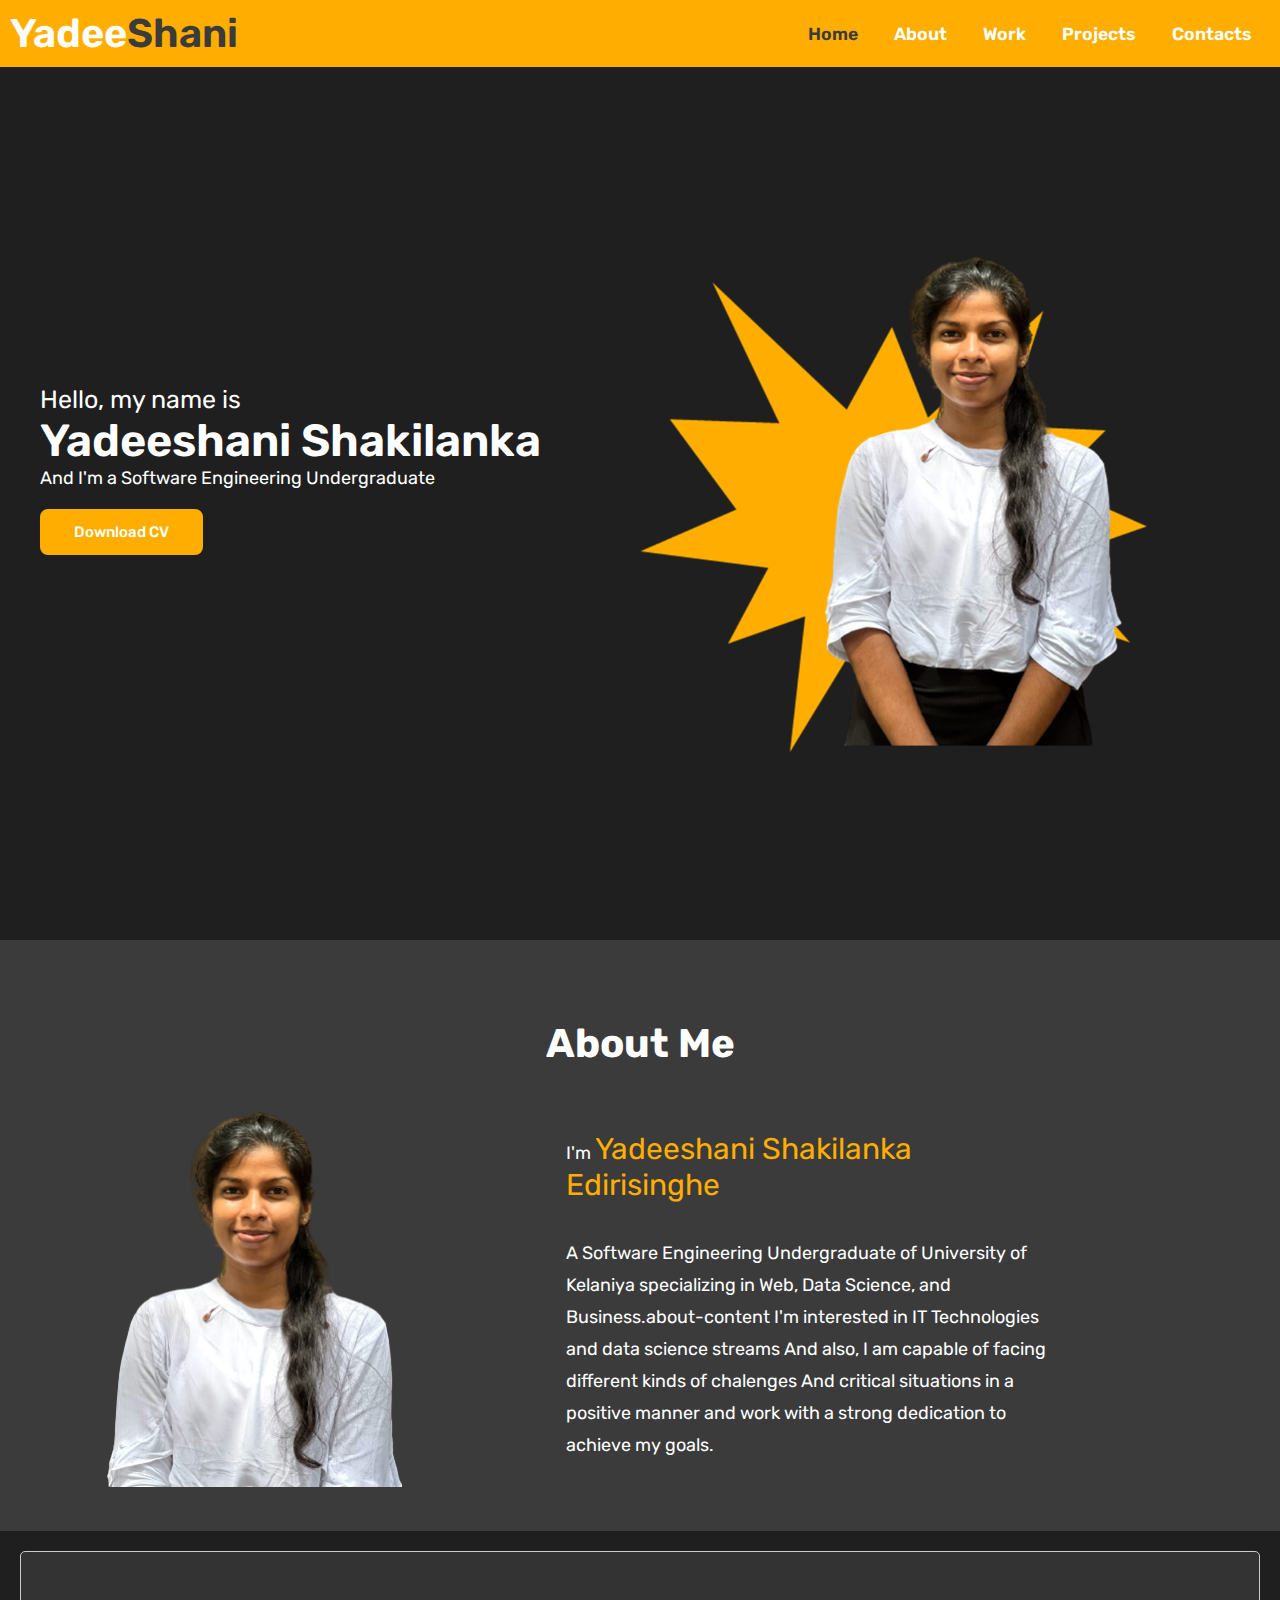
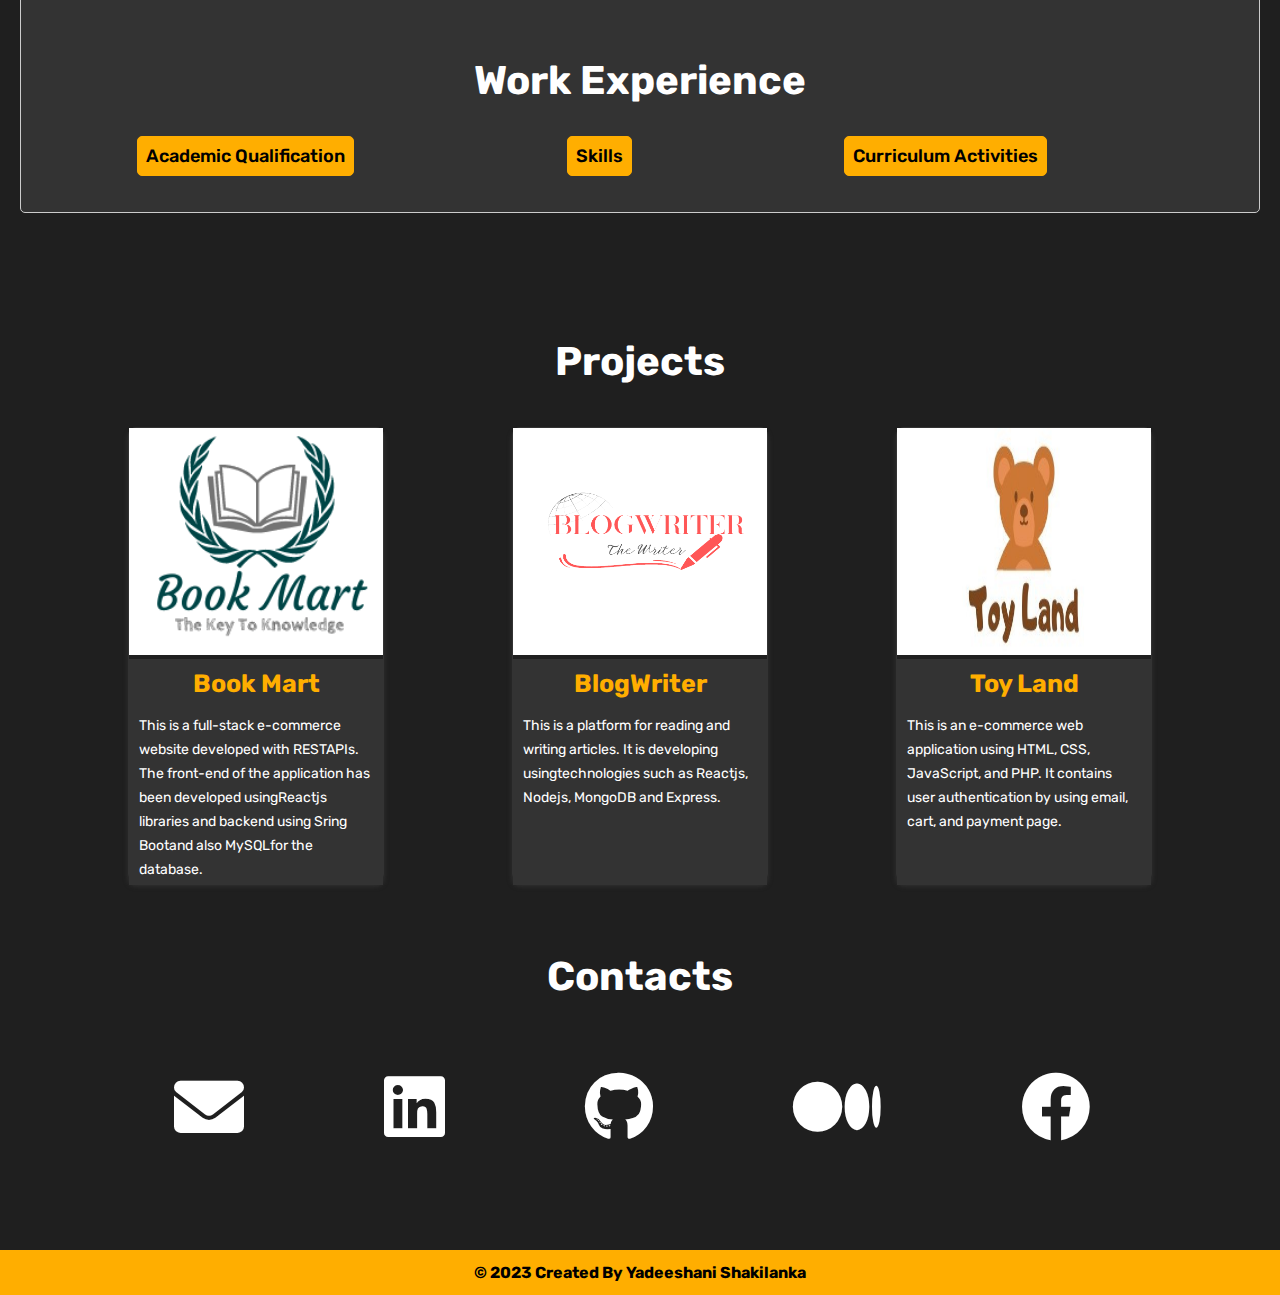
==== index.html @ f03c9a2b "the structure of the  header part was changed and it was make responsive" ====
<!DOCTYPE html>
<html lang="en">
<head>
    <meta charset="UTF-8">
    <meta http-equiv="x-UA-Compatible" content="IE-edge">
    <meta name="viewport" content="width=device-width, initial-scale=1.0">
    <title>Yadeeshani Portfolio</title>
    <link rel="preconnect" href="https://fonts.googleapis.com">
    <link rel="preconnect" href="https://fonts.gstatic.com" crossorigin>
    <link href="https://fonts.googleapis.com/css2?family=Rubik:ital,wght@0,300;0,400;0,500;0,700;0,800;0,900;1,500&display=swap" rel="stylesheet">
    <link rel="stylesheet" href="https://cdnjs.cloudflare.com/ajax/libs/font-awesome/6.0.0-beta3/css/all.min.css">
    <link rel="stylesheet" href="styles.css">
</head>
<body>
   
    <header>
        <!----------navbar---------->
            <section class="nav">
                <a href="#" class="logo">Yadee<span>Shani</span></a>
                  <div class="menu-btn" id="menu-btn">
                    <i class="fa-solid fa-bars" id="menu-icon"></i>
                  </div>

                <ul class="navbar" id="navbar">
                    <li><a href="#home" class="active">Home</a></li>
                    <li><a href="#about">About</a></li>
                    <li><a href="#work">Work</a></li>
                    <li><a href="#projects">Projects</a></li>
                    <li><a href="#contact">Contacts</a></li>
                </ul>
            </section>
        
        <!----------Home---------->
                
            <section class="home" id="home">
                <div class="home-text">
                    <div class="text">
                        <p class="text01">Hello, my name is</p>
                        <h2 class="text02">Yadeeshani Shakilanka</h2>
                        <p class="text03">And I'm a<span> Software Engineering Undergraduate</p>       
                    </div>
               
                    <div class="main-btn">
                        <a href="https://drive.google.com/file/d/141XiXAX6VO04DzCdqt5iIrAzWB7LMegA/view?usp=sharing"
                           class="btn">Download CV
                        </a>
                    </div>
                </div>

                <div class="home-img">
                    <img src="images/Mine3.png">
                </div>                
            </section>
    </header>


    <!--About section---->
    <section class="aboutsection" id="about">
        <div class="about-container">
            <h2 class="about-header">About Me</h2>
            <div class="about-content">
                <div class="about-left">
                    <img src="images/Removed image.png">
                </div>
                <div class="about-right">
                    <p>I'm <span class="about-span">Yadeeshani Shakilanka Edirisinghe</span><br><br>
                    A Software Engineering Undergraduate of University of Kelaniya
                    specializing in Web, Data Science, and Business.about-content
                    I'm interested in IT Technologies and data science streams
                    And also, I am capable of facing different kinds of chalenges And
                    critical situations in a positive manner and work with a strong
                    dedication to achieve my goals.</p>
                    
                </div>
            </div>
        </div>
    </section>

    <!---Work-->
    <section class="work" id="work">
            <h2 class="work-header">Work Experience</h2>
        <div class=work-buttons>
            <div class="academic-box">
                <button onclick="toggleContent('academic-content')" class="toggle-button">Academic Qualification</button>          
                <div id="academic-content" class="hide">
                    <ul>
                       <li>Bsc.(Hons) in Software Engineering</li> 
                       <p>University of Kelaniya<br>
                       2021-present<br>
                       Current GPA - 3.4049</p><br>

                       <li>Siridhamma College Galle</li>
                       <p><b>G.C.E. A/L-Physical Stream</b><br>Combined Maths - A
                       <br>Physics - B <br> Chemistry - C <br> Z- Score - 1.3239</p>
                       <br>
                       <p><b>G.C.E. O/L</b><br> 8A's and 1B</p><br>

                       <li>Diploma In English Language</li>
                       <p>British Way English Academy (2019)</p>          
                    </ul>
                </div>
            </div>

            <div class="skills-box">
                <button onclick="toggleContent('skills-content')" class="toggle-button">Skills</button>
                <div id="skills-content" class="hide">
                    <ul>
                        <li>Technical Skills</li>
                        <br>
                        <ol>
                            <li>HTML</li>
                            <li>CSS</li>
                            <li>JavaScript</li>
                            <li>MySQL/MongoDB</li>
                            <li>React.js</li>
                            <li> Java</li>
                            <li>VCS(Git)</li>
                        </ol>
                        <br>

                        <li>Soft Skills</li>
                        <br>
                         <ol>
                            <li>Communication Skills</li>
                            <li>Team Work</li>
                            <li>Leadership</li>
                            <li>Hardworking and Dedication</li>
                            <li>Time Management</li>
                         </ol>
                    </ul>
                </div>
            </div>

            <div class="curriculum-box">
                <button onclick="toggleContent('curriculum-content')" class="toggle-button">Curriculum Activities</button>
                <div id="curriculum-content" class='hide'>
                    <ul>
                        <li>IEEE Day Ambassador</li>
                        <p>Sri Lanka Section<br> University of Kelaniya
                        <br>2022</p><br>

                        <li>Committee Member of WIE</li>
                        <p>Affinity Group
                        <br>University Of Kelaniya</p><br>

                        <li>Committee Member of SESA</li><br>

                        <li>Membership Development Lead of</li>
                        <p>University of Kelaniya</p><br>

                        <li>IEEE Member</li>
                        <p>IEEE Sri Lanka Section</p>
                    </ul>
                </div>
            </div>                
        </div> 
    </section>

    <!--Projects-->
    <section class="projects" id="projects">
        <h2 class="projects-header">Projects</h2>
      <div class="project-section">
        <div class="projects-container">
            <img class="project-img"
            src="images/Book Mart.png"
            alt="project 01"/>

            <div class="projects-content">
                <h3>Book Mart</h3>
                <p>This is a full-stack e-commerce
                website developed with RESTAPIs. 
                The front-end of the application has 
                been developed usingReactjs libraries 
                and backend using Sring Bootand also 
                MySQLfor the database.</p>
            </div>
        </div>

        <div class="projects-container">
            <img class="project-img"
            src="images/BlogWriter 02.png"
            alt="project 02"/>

            <div class="projects-content">
                <h3>BlogWriter</h3>
                <p>This is a platform for reading 
                    and writing articles. It is 
                    developing usingtechnologies 
                    such as Reactjs, Nodejs, MongoDB 
                    and Express.</p>
                
            </div>
        </div>

        <div class="projects-container">
            <img class="project-img"
            src="images/Toy Land.jpg"
            alt="project 03"/>

            <div class="projects-content">
                <h3>Toy Land</h3>
                <p>This is an e-commerce web 
                    application using HTML, CSS,
                    JavaScript, and PHP. It contains 
                    user authentication by using email, 
                    cart, and payment page.</p>
            </div>
        </div>  
    </div>                 
    </section>

    <!----Contacts-->
    <section class="contacts" id="contact">
      <h2 class="contacts-header">Contacts</h2>
        <div class="contacts-icons">
            <a href="mailto:syadeeshani@gmail.com">
                <i class="fa-solid fa-envelope" id="bottom-icon"></i>
            </a>
            <a href="https://www.linkedin.com/in/yadeeshani-edirisinghe-a12895225/">
                <i class="fa-brands fa-linkedin" id="bottom-icon"></i>
            </a>
            <a href="https://github.com/Yadee9910">
                <i class="fa-brands fa-github" id="bottom-icon"></i>
            </a>
            <a href="https://medium.com/@syadeeshani">
                <i class="fa-brands fa-medium" id="bottom-icon"></i>
            </a>
            <a href="https://www.facebook.com/YadeeshaniShakilanka?mibextid=ZbWKwL">
                <i class="fa-brands fa-facebook" id="bottom-icon"></i>
            </a>          
        </div>
    </section>

   <footer>
    <p>© 2023 Created By Yadeeshani Shakilanka</p>
   </footer>


    <script src="script.js"></script>
</body>
</html>
---- styles.css ----
*{
    margin: 0;
    padding: 0;
    font-family: 'Rubik', sans-serif;
    box-sizing:border-box;
    text-decoration: none;
    list-style: none;
    scroll-behavior: smooth;
}

body{
    color: #fff;
    background: #1f1f1f;
    
}

/*------Styling the navbar of header------*/

.nav {
    width: 100%;
    top: 0;
    left: 0; /* Change 'right' to 'left' */
    margin: 0;
    z-index: 999;
    display: flex;
    align-items: center;
    justify-content: space-between;
    position: fixed;
    padding: 10px 10px;
    background: transparent;
    transition: all ease .45s;
    background-color: #ffae00;
}

.logo{
    color: #fff;
    font-size: 40px;
    font-weight:600;
}
.logo span{
    color: #3b3b3b
}
.navbar{
    display:flex;
    flex-direction: row;
}

.navbar a{
    color: #fff;
    font-size: 1.1rem;
    font-weight: 600;
    margin:0 18px;
    transition: all ease .50s;
}
.navbar a:hover{
    color:#3b3b3b;
    font-weight: 600;
}

.navbar a.active{
    color:#3b3b3b;
}
.menu-btn{
    cursor: pointer;
    align-items:center;
    display:flex;
}
#menu-icon{
    font-size: 25px;
    margin-right: 10px;
    z-index:6;
    color:#333; 
}


#menu-btn {
    cursor: pointer;
    align-items: center;
    display: none;
    z-index: 6;
    color: #333;
}

/* Additional styles for the menu button */
#menu-icon {
    font-size: 25px;
    margin-right: 10px;
}


/* Media Query for Mobile and Tablet Views */
@media screen and (max-width: 768px) {
    #menu-btn{
        display: flex;
    }
   
    .navbar {
        display: none;
        position: absolute;
        top: 70px;
        right: 0; 
        width: 30%;
        background-color: #ffae00;
        border-radius: 5px;
        box-shadow: 0 2px 5px rgba(0, 0, 0, 0.1);
        transition: all ease .45s;
    }

    .navbar.active {
        display: block; 
    }
    .logo{
        padding-right: 20%;
    }
}


/*-----Styling the home of the header-----*/

.home{
    margin: 20px 0px;
    position: relative;
    width: 100%;
    height: 100vh;
    align-items: center;
    display: flex;
    justify-content:space-between;
}
.home-img{
    width: 50%;
}

.home-img img{
    width: 80%;
    height: auto;
}
.home-text{
    width: 50%;
    padding-left: 40px;
    align-items: center;
}

.home-text .text01{
    font-size:25px;
}
.home-text .text02{
    font-size: 45px;
    font-weight: 600;
}
.home-text .text03{
    font-size: 18px;
    margin-bottom: 20px;
}
.btn{
    background: #ffae00;
    color:#fff;
    border:2px solid #ffae00;
    border-radius: 8px;
    font-size: 15px;
    padding: 12px 32px;
    display: inline-block;
    font-weight: 500;
    transition: all 0.6s ease-in-out;
}
.btn:hover{
    background: transparent;
    color:#ffae00;
}

/* Media query for responsiveness */
@media screen and (max-width: 768px) {
    .home {
        flex-direction: column; /* Stack content in a column */
        justify-content: center; /* Center vertically */
        text-align: center;
        padding: 30px;
    }

    .home-img {
        width: 60%;
        margin: 0 auto; /* Center horizontally */
    }

    .home-text {
        width: 100%;
        padding-top: 60px;
    }

    .home-text .text01 {
        font-size: 14px;
    }

    .home-text .text02 {
        font-size: 30px;
    }

    .home-text .text03 {
        font-size: 16px;
        margin-bottom: 15px;
    }
}

@media screen and (max-width: 570px) {
    .home-text {
        padding-top: 0;
        padding: 0px;
    }
    .home {
        padding: 0px;
    }
    .home-img {
        width: 90%;
    }
    .home-text .text01 {
        font-size: 18px;
        margin-bottom: 5px;
    }
    .home-text .text03 {
        margin-top: 10px;
        font-size: 16px;
        margin-bottom: 20px;
    }
}


/*styling about section*/
.aboutsection{
    background:#3b3b3b;
    padding: 40px 0;
    height:auto;
   
}
.about-content{
    display: flex;
    flex-wrap: wrap;
    align-items: center;
}
.about-header{
    color:#fff;
    font-size: 40px;
    text-align: center;
    padding-bottom: 20px;
    position: relative; 
    padding-top: 1em;  
}

.about-left{
    width:300px;
    height: 100%;
    margin-left: 8%;
    justify-content: flex-start;
}
.about-left img{
    width:100%;
    object-fit:contain; 
    align-items: center;
    
}
.about-right{
    width: 60%;
    height:auto;
    display:flex;
    align-items:center;
    right:auto;
    left:auto;
    justify-content:center;
    padding-right: 12%;
    margin-left: 8%;
    margin-top: 1em;
}
.about-span{
    font-size: 30px;
    color:#ffae00;
    font-weight: 400;
}
.about-right p{ 
    font-size:18px;
    width:80%;
    line-height: 2rem;
}

@media screen and (max-width: 768px) {
    .aboutsection{
        height:auto;
       
    }
}


/*styling work section*/
.work{
    margin:20px;
    padding: 2% 0;
    border: 1px solid #ccc;
    border-radius: 5px;
    height:auto;
    background-color: #333;
}

.work-header{
    font-size: 40px;
    text-align: center;
    padding-bottom: 10px;
    margin-top:0;
    margin-bottom: 2rem;
    padding-top: 2em;
    padding-bottom: 0;
}
.work-buttons{
    margin-bottom:10px;
    display:flex;
    align-items:flex-start;
    justify-content: space-evenly;
}
#academic-box, #skills-box, #curriculum-box{
    max-height: 0;
    transition: max-height 0.5s ease-in-out;
    overflow: hidden;
}

@media (max-width: 768px) {
    .work-buttons{
        display: block;
           }
    .work-buttons div{
        padding-top: 5px;
    }
}


.toggle-button{
    margin-right:6rem;
    padding:0.5rem 0.5rem 0.5rem 0.5rem;
    cursor:pointer;
    font-weight: 550;
    font-size: 18px;
    border-radius: 5px;
    border: 1px solid #ffae00;
    background-color: #ffae00;  
}

#academic-content{
    display:none;
    margin-top: 10%;
}
#academic-content ul li{
    color:#ffae00;
    font-weight: 500;
    font-size: 16px;
}
#academic-content ul p{
    font-size: 14px;
    margin-left: 5%;
}

#skills-content{
    display:none;
    margin-top:10%;
}
#skills-content ul li{
    color:#ffae00;
    font-weight: 500;
    font-size: 16px;
}
#skills-content ol li{
    color:#fff;
    list-style:disc;
    margin-left: 15%;
    font-size: 14px;

}
#curriculum-content{
    display:none;
    margin-top:10%;
}

#curriculum-content ul li{
    color:#ffae00;
    font-weight: 500;
    font-size: 16px;
}

#curriculum-content ul p{
    font-size: 14px;
    margin-left: 5%;
}
.academic-content p .skills-content p #curriculum-content p{
    color: #fff;
}

@media (max-width: 768px) {

    .home {
        flex-direction: column;
        width:100vw;
        height: auto;
    }

    .home-text{
        align-items: center;
        padding-left: 18%;
        padding-right: 12%;
    }
    .home-text .text02{
        font-size: 45px;
    }

    .home-text .text03{
        font-size: 20px;
    }

    .home-img{
        width:70%;
       height: auto;
    }
    .home-img img{
        width:100%;
        height:100%;      
    
    }
    .aboutsection{
        width:  100%;
        margin-top: 7%;
    }
    .about-left{
        padding-bottom: 15px;
       
       
    }
    .aboutsection img{
        justify-content: center; 
        align-items: center;         
    }

    .about-right{
        width:180%;
        height:auto; 
       padding-left: 8%;     
    }
    .about-span{
        font-size: 30px;
        color:#ffae00;
        font-weight: 400;
    }
    .about-right p{ 
        font-size:18px;
        width:100%;
        line-height: 2rem;
    }
    .work{
        margin-left: 0;
        margin-right: 0;     
        border: 1px solid #ccc;
        border-radius: 5px; 
        padding-top: 1em;   
        width: 100vw;    
    }
    
    .work-header{
        font-size: 40px;
        text-align: center;
        top:0;
       
    }
    
    .projects-container p{
        padding: 20px;
    } 
}

/*----styling projects--->*/

.projects{
    padding:2% 0;
    align-items: center;
    justify-content: center;
    flex-direction: column;
    display:flex;
}
.project-section{
    display:flex;
    flex-wrap: wrap;
    justify-content: space-evenly;
    width:auto;
}

.projects-header{
    font-size: 40px;
    text-align: center;
    padding-bottom: 10px;
    margin-top:0;
    margin-bottom: 2rem;
    padding-top: 2em;
}
.projects-container{
    width: 20%; /* Three cards in one row with spacing */
    border: 1px solid #333;
    border-radius: 8px;
    box-shadow: 0 4px 5px #333;
    height:auto;   
}

.project-img{
    height:50%;
    align-items: center;
    background-color: #fff; 
    width:100%;
}

.projects-content{
    padding: 10px;
    background-color: #333;
    height:50%;
}

.projects-content h3{
    text-align: center;
    color:#ffae00;
    font-size: 25px;
}
.projects-content p{
    font-size: 14px;
   
    margin-top: 1rem;   
    line-height: 1.5rem;
}

@media (max-width: 768px) {
    
    .project-section{
        display: block;
        width: 100vw;
    }
    .projects-container{
        width: 100%;
    }
}


  

/*----styling contacts---->*/
.contacts{
    margin:20px;
    padding: 2% 0;
    border-radius: 5px;
     
}
.contacts-header{
    font-size: 40px;
    text-align: center;
    padding-bottom: 10px;
    margin-top:0;
    margin-bottom: 2rem;
}
.contacts-icons{
    justify-content:center;
    align-items: center;
    display: flex;
    padding-left: 10%;
    margin-top: 5%;
    margin-bottom: 5%;
}
#bottom-icon{
    cursor:pointer;
    font-size:70px;
    align-items:center;
    color:#fff;
    margin-right: 2em;
    align-items: center;
    justify-content: center;
}
footer{
    background-color: #ffae00;
    color:black;
    text-align: center;
    font-weight: 700;
    padding: 1% 0 1% 0;
}

@media (max-width: 768px) {
    .contacts-icons{
        display:block;
      
    }
    #bottom-icon{
        padding-top: 10px;
        font-size: 20px;
    }
}
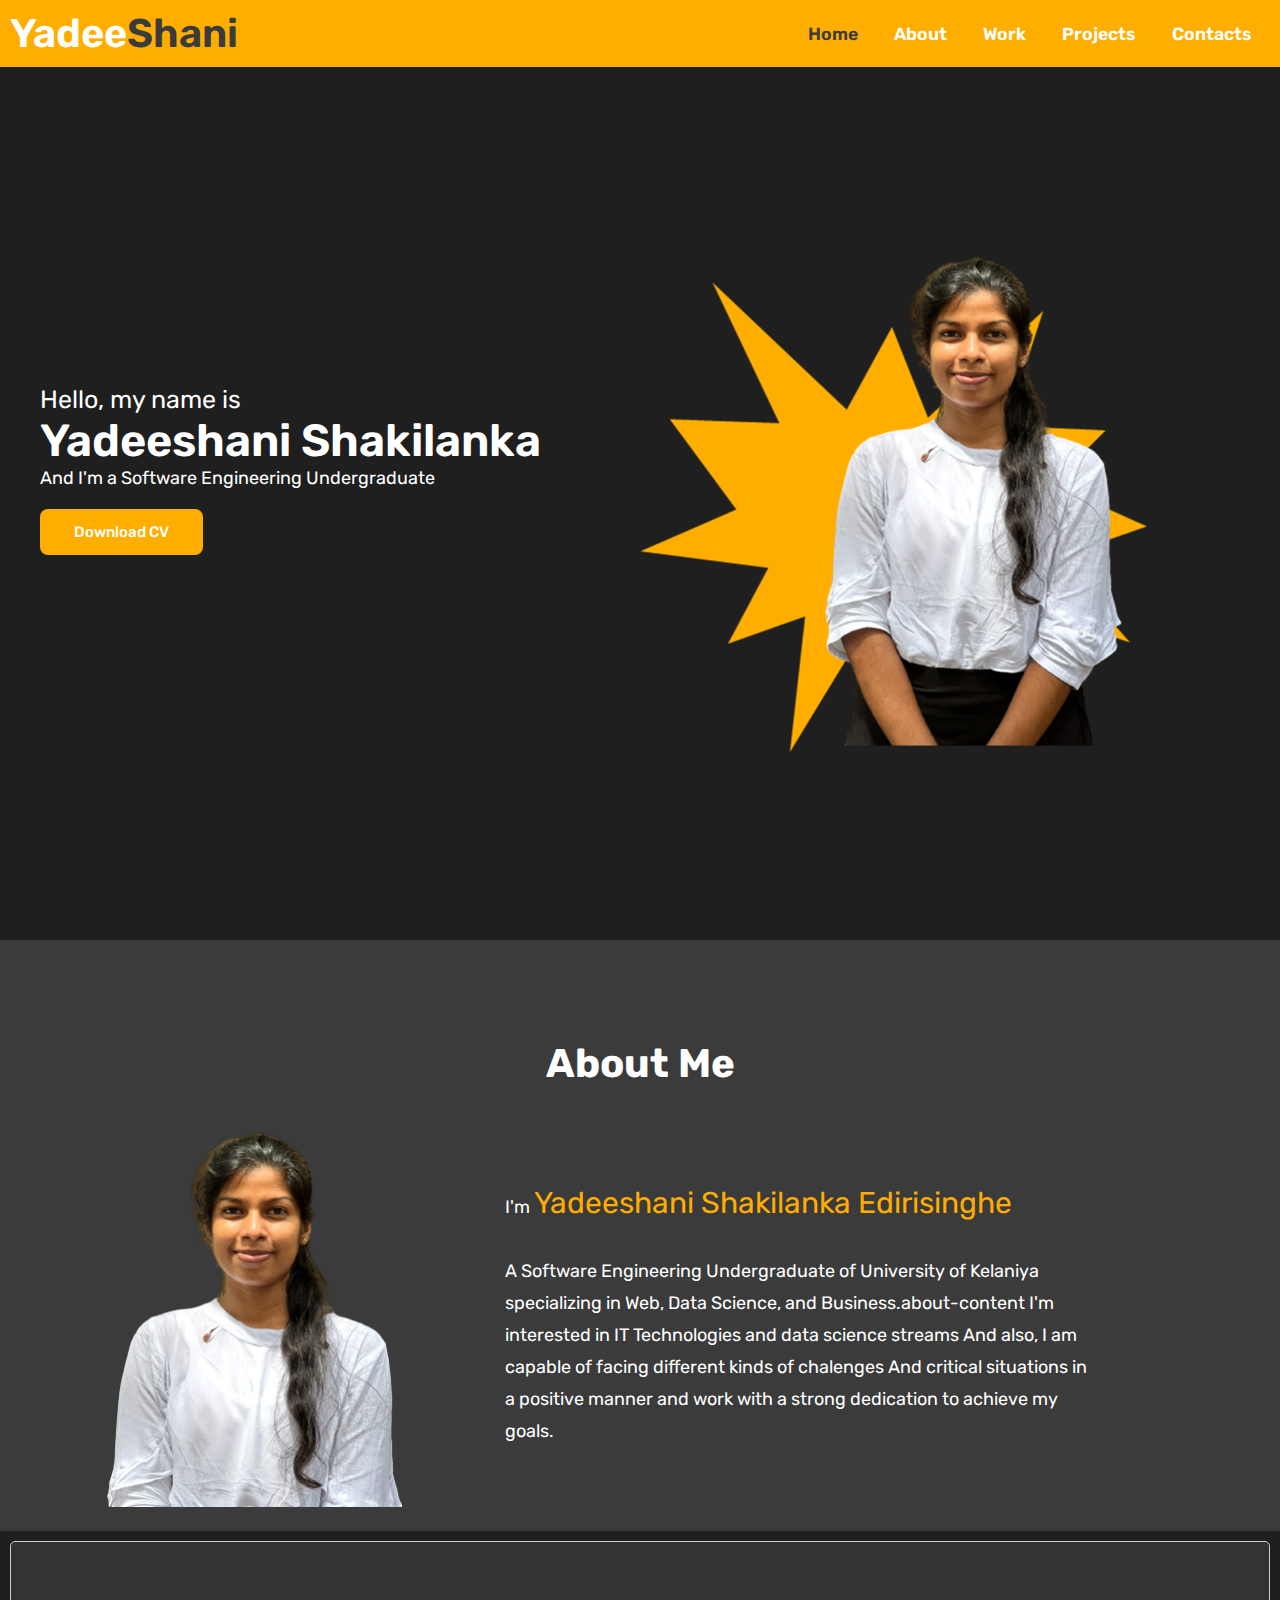
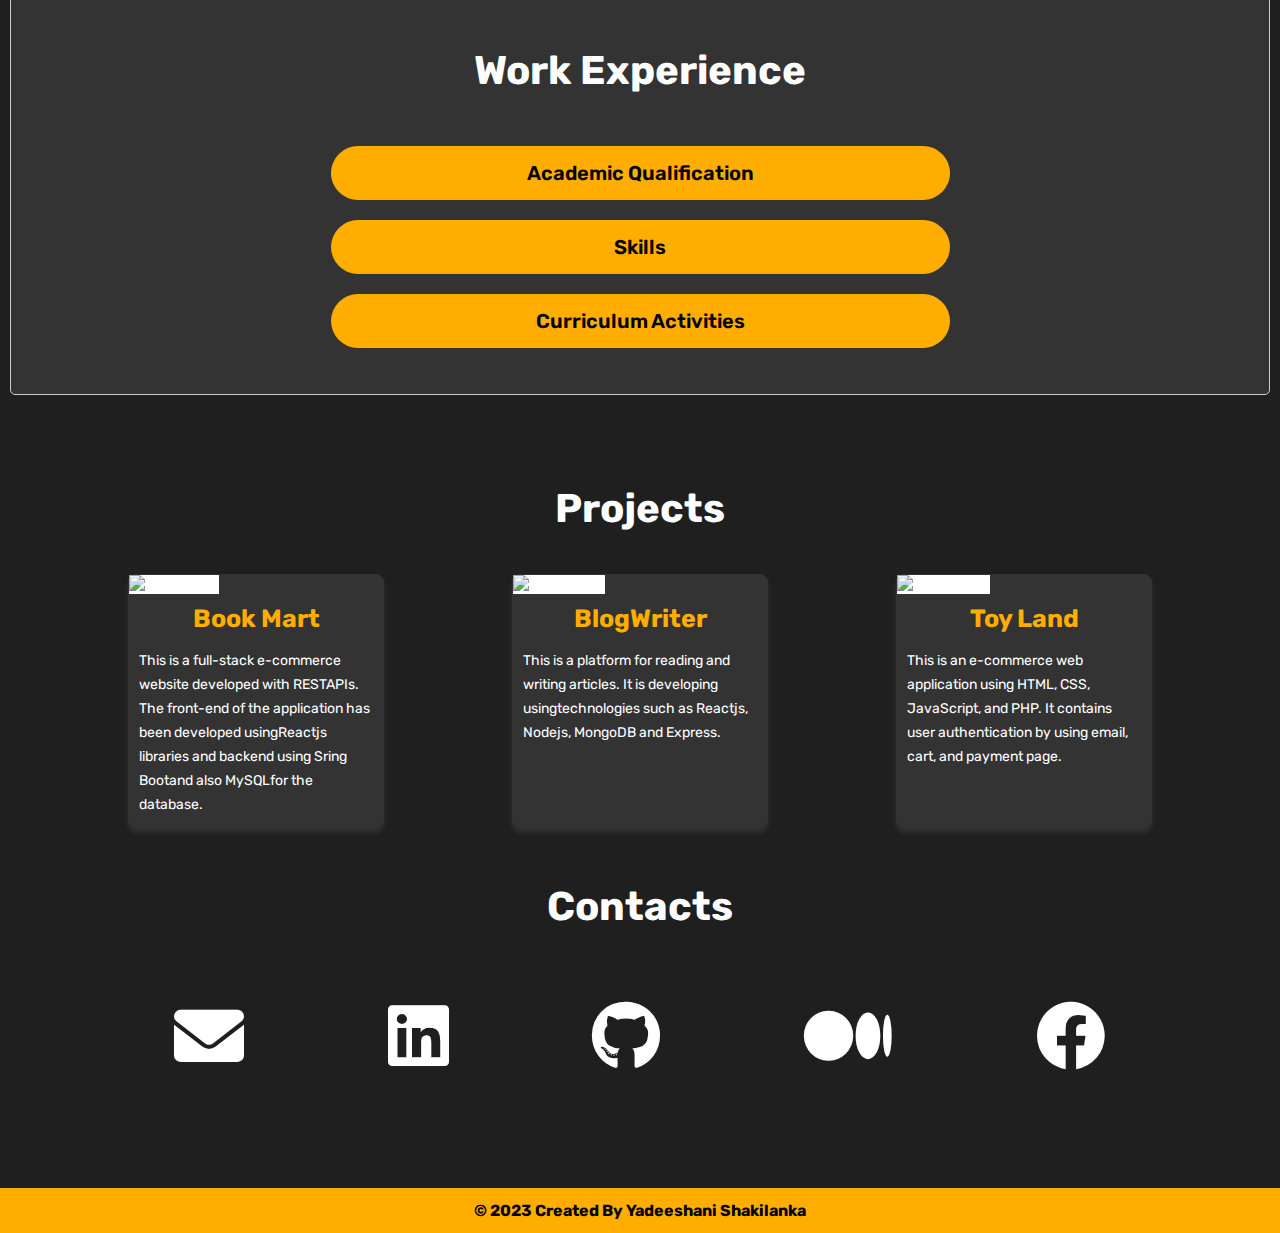
==== commit 511c44c8: "the responsiveness of the sections were changed respectively" ====
--- a/index.html
+++ b/index.html
@@ -14,7 +14,7 @@
 <body>
    
     <header>
-        <!----------navbar---------->
+        <!----------navbar section---------->
             <section class="nav">
                 <a href="#" class="logo">Yadee<span>Shani</span></a>
                   <div class="menu-btn" id="menu-btn">
@@ -30,8 +30,7 @@
                 </ul>
             </section>
         
-        <!----------Home---------->
-                
+        <!----------Home section---------->              
             <section class="home" id="home">
                 <div class="home-text">
                     <div class="text">
@@ -53,189 +52,185 @@
             </section>
     </header>
 
-
-    <!--About section---->
-    <section class="aboutsection" id="about">
-        <div class="about-container">
-            <h2 class="about-header">About Me</h2>
-            <div class="about-content">
-                <div class="about-left">
-                    <img src="images/Removed image.png">
+        <!-------About section------->
+            <section class="aboutsection" id="about">
+                <div class="about-container">
+                    <h2 class="about-header">About Me</h2>
+                
+                    <div class="about-content">
+                        <div class="about-left">
+                            <img src="images/Removed image.png">
+                        </div>
+
+                        <div class="about-right">
+                            <p>I'm <span class="about-span"> Yadeeshani Shakilanka Edirisinghe</span><br><br>
+                            A Software Engineering Undergraduate of University of Kelaniya
+                            specializing in Web, Data Science, and Business.about-content
+                            I'm interested in IT Technologies and data science streams
+                            And also, I am capable of facing different kinds of chalenges And
+                            critical situations in a positive manner and work with a strong
+                            dedication to achieve my goals.</p>                    
+                        </div>
+                    </div>
                 </div>
-                <div class="about-right">
-                    <p>I'm <span class="about-span">Yadeeshani Shakilanka Edirisinghe</span><br><br>
-                    A Software Engineering Undergraduate of University of Kelaniya
-                    specializing in Web, Data Science, and Business.about-content
-                    I'm interested in IT Technologies and data science streams
-                    And also, I am capable of facing different kinds of chalenges And
-                    critical situations in a positive manner and work with a strong
-                    dedication to achieve my goals.</p>
-                    
-                </div>
-            </div>
-        </div>
-    </section>
-
-    <!---Work-->
-    <section class="work" id="work">
-            <h2 class="work-header">Work Experience</h2>
-        <div class=work-buttons>
-            <div class="academic-box">
-                <button onclick="toggleContent('academic-content')" class="toggle-button">Academic Qualification</button>          
-                <div id="academic-content" class="hide">
-                    <ul>
-                       <li>Bsc.(Hons) in Software Engineering</li> 
-                       <p>University of Kelaniya<br>
-                       2021-present<br>
-                       Current GPA - 3.4049</p><br>
-
-                       <li>Siridhamma College Galle</li>
-                       <p><b>G.C.E. A/L-Physical Stream</b><br>Combined Maths - A
-                       <br>Physics - B <br> Chemistry - C <br> Z- Score - 1.3239</p>
-                       <br>
-                       <p><b>G.C.E. O/L</b><br> 8A's and 1B</p><br>
-
-                       <li>Diploma In English Language</li>
-                       <p>British Way English Academy (2019)</p>          
-                    </ul>
-                </div>
-            </div>
-
-            <div class="skills-box">
-                <button onclick="toggleContent('skills-content')" class="toggle-button">Skills</button>
-                <div id="skills-content" class="hide">
-                    <ul>
-                        <li>Technical Skills</li>
-                        <br>
-                        <ol>
-                            <li>HTML</li>
-                            <li>CSS</li>
-                            <li>JavaScript</li>
-                            <li>MySQL/MongoDB</li>
-                            <li>React.js</li>
-                            <li> Java</li>
-                            <li>VCS(Git)</li>
-                        </ol>
-                        <br>
-
-                        <li>Soft Skills</li>
-                        <br>
-                         <ol>
-                            <li>Communication Skills</li>
-                            <li>Team Work</li>
-                            <li>Leadership</li>
-                            <li>Hardworking and Dedication</li>
-                            <li>Time Management</li>
-                         </ol>
-                    </ul>
-                </div>
-            </div>
-
-            <div class="curriculum-box">
-                <button onclick="toggleContent('curriculum-content')" class="toggle-button">Curriculum Activities</button>
-                <div id="curriculum-content" class='hide'>
-                    <ul>
-                        <li>IEEE Day Ambassador</li>
-                        <p>Sri Lanka Section<br> University of Kelaniya
-                        <br>2022</p><br>
-
-                        <li>Committee Member of WIE</li>
-                        <p>Affinity Group
-                        <br>University Of Kelaniya</p><br>
-
-                        <li>Committee Member of SESA</li><br>
-
-                        <li>Membership Development Lead of</li>
-                        <p>University of Kelaniya</p><br>
-
-                        <li>IEEE Member</li>
-                        <p>IEEE Sri Lanka Section</p>
-                    </ul>
-                </div>
-            </div>                
-        </div> 
-    </section>
-
-    <!--Projects-->
-    <section class="projects" id="projects">
-        <h2 class="projects-header">Projects</h2>
-      <div class="project-section">
-        <div class="projects-container">
-            <img class="project-img"
-            src="images/Book Mart.png"
-            alt="project 01"/>
-
-            <div class="projects-content">
-                <h3>Book Mart</h3>
-                <p>This is a full-stack e-commerce
-                website developed with RESTAPIs. 
-                The front-end of the application has 
-                been developed usingReactjs libraries 
-                and backend using Sring Bootand also 
-                MySQLfor the database.</p>
-            </div>
-        </div>
-
-        <div class="projects-container">
-            <img class="project-img"
-            src="images/BlogWriter 02.png"
-            alt="project 02"/>
-
-            <div class="projects-content">
-                <h3>BlogWriter</h3>
-                <p>This is a platform for reading 
-                    and writing articles. It is 
-                    developing usingtechnologies 
-                    such as Reactjs, Nodejs, MongoDB 
-                    and Express.</p>
+            </section>
+
+        <!-------Work section------->
+            <section class="work" id="work">
+                <h2 class="work-header">Work Experience</h2>
                 
-            </div>
-        </div>
-
-        <div class="projects-container">
-            <img class="project-img"
-            src="images/Toy Land.jpg"
-            alt="project 03"/>
-
-            <div class="projects-content">
-                <h3>Toy Land</h3>
-                <p>This is an e-commerce web 
-                    application using HTML, CSS,
-                    JavaScript, and PHP. It contains 
-                    user authentication by using email, 
-                    cart, and payment page.</p>
-            </div>
-        </div>  
-    </div>                 
-    </section>
-
-    <!----Contacts-->
-    <section class="contacts" id="contact">
-      <h2 class="contacts-header">Contacts</h2>
-        <div class="contacts-icons">
-            <a href="mailto:syadeeshani@gmail.com">
-                <i class="fa-solid fa-envelope" id="bottom-icon"></i>
-            </a>
-            <a href="https://www.linkedin.com/in/yadeeshani-edirisinghe-a12895225/">
-                <i class="fa-brands fa-linkedin" id="bottom-icon"></i>
-            </a>
-            <a href="https://github.com/Yadee9910">
-                <i class="fa-brands fa-github" id="bottom-icon"></i>
-            </a>
-            <a href="https://medium.com/@syadeeshani">
-                <i class="fa-brands fa-medium" id="bottom-icon"></i>
-            </a>
-            <a href="https://www.facebook.com/YadeeshaniShakilanka?mibextid=ZbWKwL">
-                <i class="fa-brands fa-facebook" id="bottom-icon"></i>
-            </a>          
-        </div>
-    </section>
-
-   <footer>
-    <p>© 2023 Created By Yadeeshani Shakilanka</p>
-   </footer>
-
-
-    <script src="script.js"></script>
-</body>
-</html>+                <div class=work-buttons>
+                    <button onclick="toggleContent('academic-content')" class="toggle-button">Academic Qualification</button>          
+                        <div id="academic-content" class="hide">
+                            <ul>
+                                <li>Bsc.(Hons) in Software Engineering</li> 
+                                <p>University of Kelaniya<br>
+                                   2021-present<br>
+                                   Current GPA - 3.4049</p><br>
+
+                                <li>Siridhamma College Galle</li>
+                                <p><b>G.C.E. A/L-Physical Stream</b><br>Combined Maths - A
+                                    <br>Physics - B <br> Chemistry - C <br> Z- Score - 1.3239</p><br>                                   
+                                <p><b>G.C.E. O/L</b><br> 8A's and 1B</p><br>
+
+                                <li>Diploma In English Language</li>
+                                <p>British Way English Academy (2019)</p>          
+                            </ul>
+                        </div>
+                    
+
+                    
+                    <button onclick="toggleContent('skills-content')" class="toggle-button">Skills</button>
+                        <div id="skills-content" class="hide">
+                            <ul>
+                                <li>Technical Skills</li>
+                                <br>
+                                <ol>
+                                    <li>HTML</li>
+                                    <li>CSS</li>
+                                    <li>JavaScript</li>
+                                    <li>MySQL/MongoDB</li>
+                                    <li>React.js</li>
+                                    <li> Java</li>
+                                    <li>VCS(Git)</li>
+                                </ol>
+                                <br>
+
+                                <li>Soft Skills</li>
+                                <br>
+                                <ol>
+                                    <li>Communication Skills</li>
+                                    <li>Team Work</li>
+                                    <li>Leadership</li>
+                                    <li>Hardworking and Dedication</li>
+                                    <li>Time Management</li>
+                                </ol>
+                            </ul>
+                        </div>
+                    
+
+                    
+                    <button onclick="toggleContent('curriculum-content')" class="toggle-button">Curriculum Activities</button>
+                        <div id="curriculum-content" class='hide'>
+                            <ul>
+                                <li>IEEE Day Ambassador</li>
+                                <p>Sri Lanka Section<br> University of Kelaniya
+                                <br>2022</p><br>
+
+                                <li>Committee Member of WIE</li>
+                                <p>Affinity Group
+                                <br>University Of Kelaniya</p><br>
+
+                                <li>Committee Member of SESA</li><br>
+
+                                <li>Membership Development Lead of</li>
+                                <p>University of Kelaniya</p><br>
+
+                                <li>IEEE Member</li>
+                                <p>IEEE Sri Lanka Section</p>
+                            </ul>
+                        </div>                           
+                </div> 
+            </section>
+
+        <!-------Projects section------->
+            <section class="projects" id="projects">
+                <h2 class="projects-header">Projects</h2>
+
+                <div class="project-section">
+                    <div class="projects-container">
+                        <img class="project-img" src="images/1.png" alt="project 01"/>
+
+                        <div class="projects-content">
+                            <h3>Book Mart</h3>
+                                <p>This is a full-stack e-commerce
+                                website developed with RESTAPIs. 
+                                The front-end of the application has 
+                                been developed usingReactjs libraries 
+                                and backend using Sring Bootand also 
+                                MySQLfor the database.</p>
+                        </div>
+                    </div>
+
+                    <div class="projects-container">
+                        <img class="project-img" src="images/2.png" alt="project 02"/>
+
+                        <div class="projects-content">
+                            <h3>BlogWriter</h3>
+                                <p>This is a platform for reading 
+                                    and writing articles. It is 
+                                    developing usingtechnologies 
+                                    such as Reactjs, Nodejs, MongoDB 
+                                    and Express.</p>                            
+                        </div>
+                    </div>
+
+                    <div class="projects-container">
+                        <img class="project-img" src="images/3.png" alt="project 03"/>
+
+                        <div class="projects-content">
+                            <h3>Toy Land</h3>
+                                <p>This is an e-commerce web 
+                                    application using HTML, CSS,
+                                    JavaScript, and PHP. It contains 
+                                    user authentication by using email, 
+                                    cart, and payment page.</p>
+                        </div>
+                    </div>  
+                </div>                 
+            </section>
+
+        <!--------Contacts section------->
+            <section class="contacts" id="contact">
+                <h2 class="contacts-header">Contacts</h2>
+                    <div class="contacts-icons">
+                        <a href="mailto:syadeeshani@gmail.com">
+                            <i class="fa-solid fa-envelope" id="bottom-icon"></i>
+                        </a>
+
+                        <a href="https://www.linkedin.com/in/yadeeshani-edirisinghe-a12895225/">
+                            <i class="fa-brands fa-linkedin" id="bottom-icon"></i>
+                        </a>
+
+                        <a href="https://github.com/Yadee9910">
+                            <i class="fa-brands fa-github" id="bottom-icon"></i>
+                        </a>
+
+                        <a href="https://medium.com/@syadeeshani">
+                            <i class="fa-brands fa-medium" id="bottom-icon"></i>
+                        </a>
+
+                        <a href="https://www.facebook.com/YadeeshaniShakilanka?mibextid=ZbWKwL">
+                            <i class="fa-brands fa-facebook" id="bottom-icon"></i>
+                        </a>          
+                    </div>
+            </section>
+        
+        <!-------Footer Section------->    
+            <footer>
+                <p>© 2023 Created By Yadeeshani Shakilanka</p>
+            </footer>
+          
+        <script src="script.js"></script>
+    </body>
+    </html>--- a/styles.css
+++ b/styles.css
@@ -13,8 +13,6 @@
     background: #1f1f1f;
     
 }
-
-/*------Styling the navbar of header------*/
 
 .nav {
     width: 100%;
@@ -115,7 +113,6 @@
 }
 
 
-/*-----Styling the home of the header-----*/
 
 .home{
     margin: 20px 0px;
@@ -166,7 +163,6 @@
     background: transparent;
     color:#ffae00;
 }
-
 /* Media query for responsiveness */
 @media screen and (max-width: 768px) {
     .home {
@@ -225,10 +221,10 @@
 
 /*styling about section*/
 .aboutsection{
-    background:#3b3b3b;
-    padding: 40px 0;
+    background-color:#3b3b3b;
+    margin-top: 10px;
+    padding: 20px 0;
     height:auto;
-   
 }
 .about-content{
     display: flex;
@@ -241,12 +237,11 @@
     text-align: center;
     padding-bottom: 20px;
     position: relative; 
-    padding-top: 1em;  
+    padding-top: 2em;  
 }
 
 .about-left{
-    width:300px;
-    height: 100%;
+    width: 300px;
     margin-left: 8%;
     justify-content: flex-start;
 }
@@ -254,17 +249,16 @@
     width:100%;
     object-fit:contain; 
     align-items: center;
-    
 }
 .about-right{
-    width: 60%;
+    width: 50%;
     height:auto;
     display:flex;
     align-items:center;
     right:auto;
     left:auto;
     justify-content:center;
-    padding-right: 12%;
+    padding-right: 4%;
     margin-left: 8%;
     margin-top: 1em;
 }
@@ -275,21 +269,61 @@
 }
 .about-right p{ 
     font-size:18px;
-    width:80%;
     line-height: 2rem;
 }
 
-@media screen and (max-width: 768px) {
-    .aboutsection{
-        height:auto;
-       
-    }
-}
-
+/* about media */
+@media (max-width: 890px){
+    .about-left{
+        width: 250px;
+    }
+    .about-span{
+        font-size: 25px;
+        font-weight: 300;
+    }
+    .about-right p{ 
+        font-size:15px;
+        line-height: 2rem;
+    }
+}
+
+@media (max-width: 768px) {
+    .about-left{
+        padding-bottom: 15px;
+    }
+    .about-span{
+        font-size: 20px;
+    }
+    .about-right p{ 
+        font-size: 15px;
+    }
+}
+
+@media (max-width: 740px){
+    .about-content {
+        flex-direction: column; /* Stack content in a column */
+        align-items: center;
+    }
+    .about-span{
+        text-align: center;
+    }
+
+    .about-left {
+        width: 40%; /* Adjust width */
+        margin-left: 0;
+        margin-bottom: 20px; /* Add margin for separation */
+    }
+
+    .about-right {
+        width: 80%; /* Adjust width */
+        margin-top: 20px; /* Add margin for separation */
+        padding-right: 0;
+    }
+}
 
 /*styling work section*/
 .work{
-    margin:20px;
+    margin:10px;
     padding: 2% 0;
     border: 1px solid #ccc;
     border-radius: 5px;
@@ -301,187 +335,147 @@
     font-size: 40px;
     text-align: center;
     padding-bottom: 10px;
-    margin-top:0;
     margin-bottom: 2rem;
     padding-top: 2em;
-    padding-bottom: 0;
-}
-.work-buttons{
-    margin-bottom:10px;
-    display:flex;
-    align-items:flex-start;
-    justify-content: space-evenly;
-}
-#academic-box, #skills-box, #curriculum-box{
+}
+
+.work-buttons {
+    flex: 1;
+    padding: 10px;
+    background-color: #333;
+    border: none;
+    cursor: pointer;
+    display: flex;
+    flex-direction: column;
+    justify-content: center;
+    align-items: center;
+    gap: 10px; /* Adjust the gap between buttons */
+}
+.toggle-button {
+    flex: 1;
+    width: 50%;
+    justify-content: center;
+    padding: 15px;
+    background-color: #ffae00;
+    border: none;
+    cursor: pointer;
+    font-size: 20px;
+    font-weight: 600;
+    border-radius: 30px;
+}
+
+/* Style for the dropdown content */
+.hide {
+    text-align: center;
     max-height: 0;
-    transition: max-height 0.5s ease-in-out;
     overflow: hidden;
-}
-
-@media (max-width: 768px) {
-    .work-buttons{
-        display: block;
-           }
-    .work-buttons div{
-        padding-top: 5px;
-    }
-}
-
-
-.toggle-button{
-    margin-right:6rem;
-    padding:0.5rem 0.5rem 0.5rem 0.5rem;
-    cursor:pointer;
-    font-weight: 550;
-    font-size: 18px;
-    border-radius: 5px;
-    border: 1px solid #ffae00;
-    background-color: #ffae00;  
-}
-
-#academic-content{
-    display:none;
-    margin-top: 10%;
-}
+    transition: max-height 0.8s ease-in-out;
+}
+
 #academic-content ul li{
+    margin-top: 5px;
     color:#ffae00;
-    font-weight: 500;
+    font-weight: 600;
+    font-size: 20px;
+}
+#academic-content ul p{
+    margin-bottom: 5px;
     font-size: 16px;
 }
-#academic-content ul p{
-    font-size: 14px;
-    margin-left: 5%;
-}
-
-#skills-content{
-    display:none;
-    margin-top:10%;
-}
+
 #skills-content ul li{
     color:#ffae00;
-    font-weight: 500;
-    font-size: 16px;
+    font-weight: 600;
+    font-size: 20px;
 }
 #skills-content ol li{
+    margin-bottom: 7px;
     color:#fff;
     list-style:disc;
-    margin-left: 15%;
-    font-size: 14px;
-
-}
-#curriculum-content{
-    display:none;
-    margin-top:10%;
+    font-size: 16px;
 }
 
 #curriculum-content ul li{
     color:#ffae00;
-    font-weight: 500;
+    font-weight: 600;
+    font-size: 20px;
+}
+
+#curriculum-content ul p{
     font-size: 16px;
-}
-
-#curriculum-content ul p{
-    font-size: 14px;
-    margin-left: 5%;
 }
 .academic-content p .skills-content p #curriculum-content p{
     color: #fff;
 }
-
 @media (max-width: 768px) {
-
-    .home {
-        flex-direction: column;
-        width:100vw;
-        height: auto;
-    }
-
-    .home-text{
-        align-items: center;
-        padding-left: 18%;
-        padding-right: 12%;
-    }
-    .home-text .text02{
-        font-size: 45px;
-    }
-
-    .home-text .text03{
-        font-size: 20px;
-    }
-
-    .home-img{
-        width:70%;
-       height: auto;
-    }
-    .home-img img{
-        width:100%;
-        height:100%;      
+    .work-header{
+        font-size: 30px;
+    }
+}
+@media (max-width: 600px) {
+    .work-header{
+        font-size: 30px;
+    }
+    .toggle-button {
+        padding: 10px;
+        font-size: 18px;
+        font-weight: 500;
+        border-radius: 30px;
+    }
     
-    }
-    .aboutsection{
-        width:  100%;
-        margin-top: 7%;
-    }
-    .about-left{
-        padding-bottom: 15px;
-       
-       
-    }
-    .aboutsection img{
-        justify-content: center; 
-        align-items: center;         
-    }
-
-    .about-right{
-        width:180%;
-        height:auto; 
-       padding-left: 8%;     
-    }
-    .about-span{
-        font-size: 30px;
-        color:#ffae00;
-        font-weight: 400;
-    }
-    .about-right p{ 
-        font-size:18px;
-        width:100%;
-        line-height: 2rem;
-    }
-    .work{
-        margin-left: 0;
-        margin-right: 0;     
-        border: 1px solid #ccc;
-        border-radius: 5px; 
-        padding-top: 1em;   
-        width: 100vw;    
-    }
-    
-    .work-header{
-        font-size: 40px;
-        text-align: center;
-        top:0;
-       
-    }
-    
-    .projects-container p{
-        padding: 20px;
-    } 
-}
+    #academic-content ul li{
+        margin-top: 2px;
+        font-weight: 500;
+        font-size: 18px;
+    }
+    #academic-content ul p{
+        margin-bottom: 2px;
+        font-size: 14px;
+    }
+
+    #skills-content ul li{
+        font-weight: 500;
+        font-size: 18px;
+    }
+    #skills-content ol li{
+        margin-bottom: 2px;
+        font-size: 14px;
+    }
+
+    #curriculum-content ul li{
+        font-weight: 500;
+        font-size: 18px;
+    }
+
+    #curriculum-content ul p{
+        font-size: 14px;
+    }
+
+}
+
+@media (max-width: 500px) {
+    .toggle-button {
+        width: 60%;
+        padding: 8px;
+        font-size: 16px;
+    }
+
+}
+
 
 /*----styling projects--->*/
 
 .projects{
-    padding:2% 0;
     align-items: center;
     justify-content: center;
     flex-direction: column;
     display:flex;
 }
 .project-section{
-    display:flex;
+    display: flex;
     flex-wrap: wrap;
     justify-content: space-evenly;
-    width:auto;
+    width: auto;
 }
 
 .projects-header{
@@ -498,6 +492,7 @@
     border-radius: 8px;
     box-shadow: 0 4px 5px #333;
     height:auto;   
+    background-color: #333;
 }
 
 .project-img{
@@ -509,8 +504,7 @@
 
 .projects-content{
     padding: 10px;
-    background-color: #333;
-    height:50%;
+    height: 50%;
 }
 
 .projects-content h3{
@@ -520,31 +514,41 @@
 }
 .projects-content p{
     font-size: 14px;
-   
     margin-top: 1rem;   
     line-height: 1.5rem;
 }
 
-@media (max-width: 768px) {
+/* Media query for responsiveness */
+@media screen and (max-width: 1170px) {
+    .project-img{
+        height:auto;
+    }
     
-    .project-section{
-        display: block;
-        width: 100vw;
-    }
-    .projects-container{
-        width: 100%;
-    }
-}
-
-
-  
+    .projects-content{
+        padding: 10px;
+        background-color: #333;
+        height: auto;
+    }
+}
+
+@media screen and (max-width: 820px) {
+    .project-section {
+        flex-direction: column; /* Stack projects in a column */
+        align-items: center;
+    }
+
+    .projects-container {
+        width: 60%; /* Adjust width */
+        margin: 30px 0;
+    }
+}
+ 
 
 /*----styling contacts---->*/
 .contacts{
-    margin:20px;
+    margin:30px;
     padding: 2% 0;
     border-radius: 5px;
-     
 }
 .contacts-header{
     font-size: 40px;
@@ -553,23 +557,43 @@
     margin-top:0;
     margin-bottom: 2rem;
 }
-.contacts-icons{
-    justify-content:center;
-    align-items: center;
+.contacts-icons {
     display: flex;
-    padding-left: 10%;
+    justify-content: space-evenly; /* Evenly distribute icons */
+    align-items: center;
     margin-top: 5%;
     margin-bottom: 5%;
 }
+
 #bottom-icon{
     cursor:pointer;
     font-size:70px;
     align-items:center;
     color:#fff;
-    margin-right: 2em;
     align-items: center;
     justify-content: center;
 }
+
+@media screen and (max-width: 700px){
+    .contacts-header{
+        font-size: 32px;
+    }
+    #bottom-icon{
+        font-size:50px;
+    }
+}
+@media screen and (max-width: 560px){
+    .contacts{
+        margin:30px;
+    }
+    .contacts-header{
+        padding-bottom: 8px;
+    }
+    #bottom-icon{
+        font-size:35px;
+    }
+}
+
 footer{
     background-color: #ffae00;
     color:black;
@@ -578,14 +602,5 @@
     padding: 1% 0 1% 0;
 }
 
-@media (max-width: 768px) {
-    .contacts-icons{
-        display:block;
-      
-    }
-    #bottom-icon{
-        padding-top: 10px;
-        font-size: 20px;
-    }
-}
-
+
+
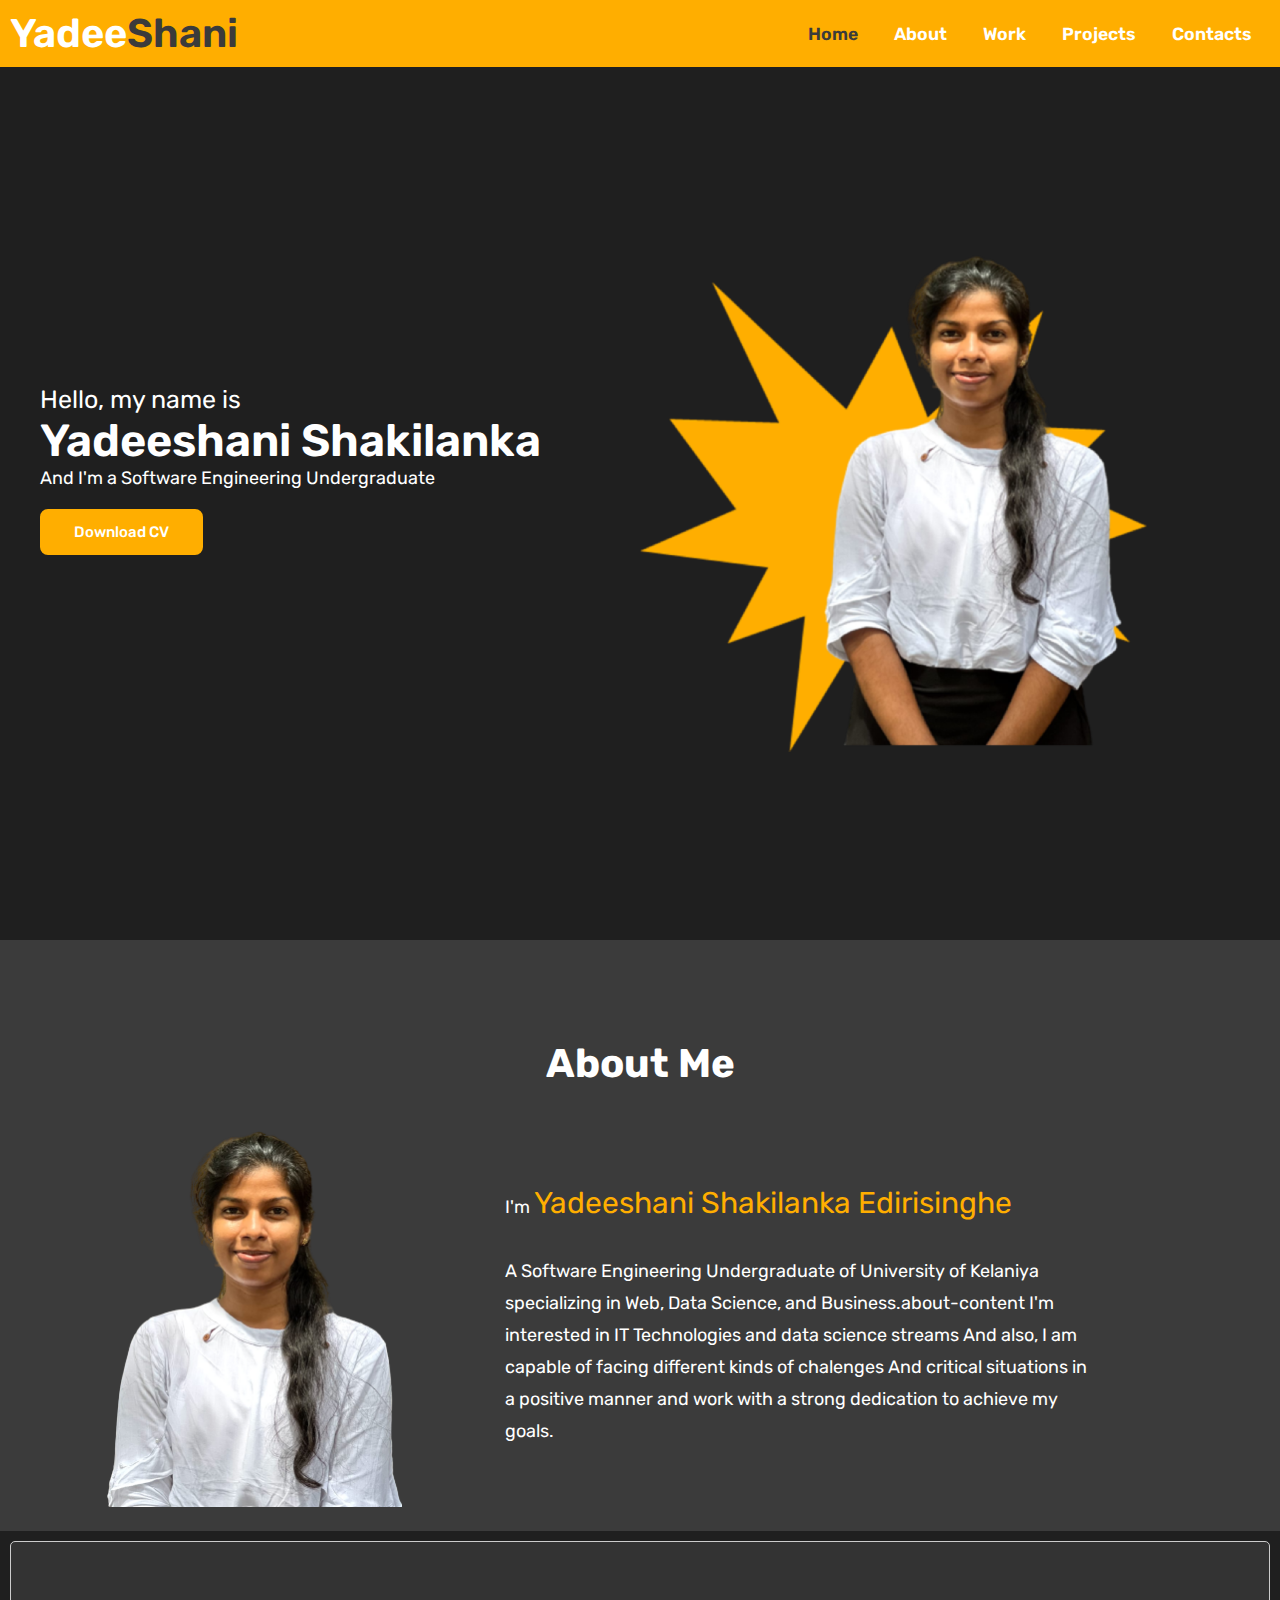
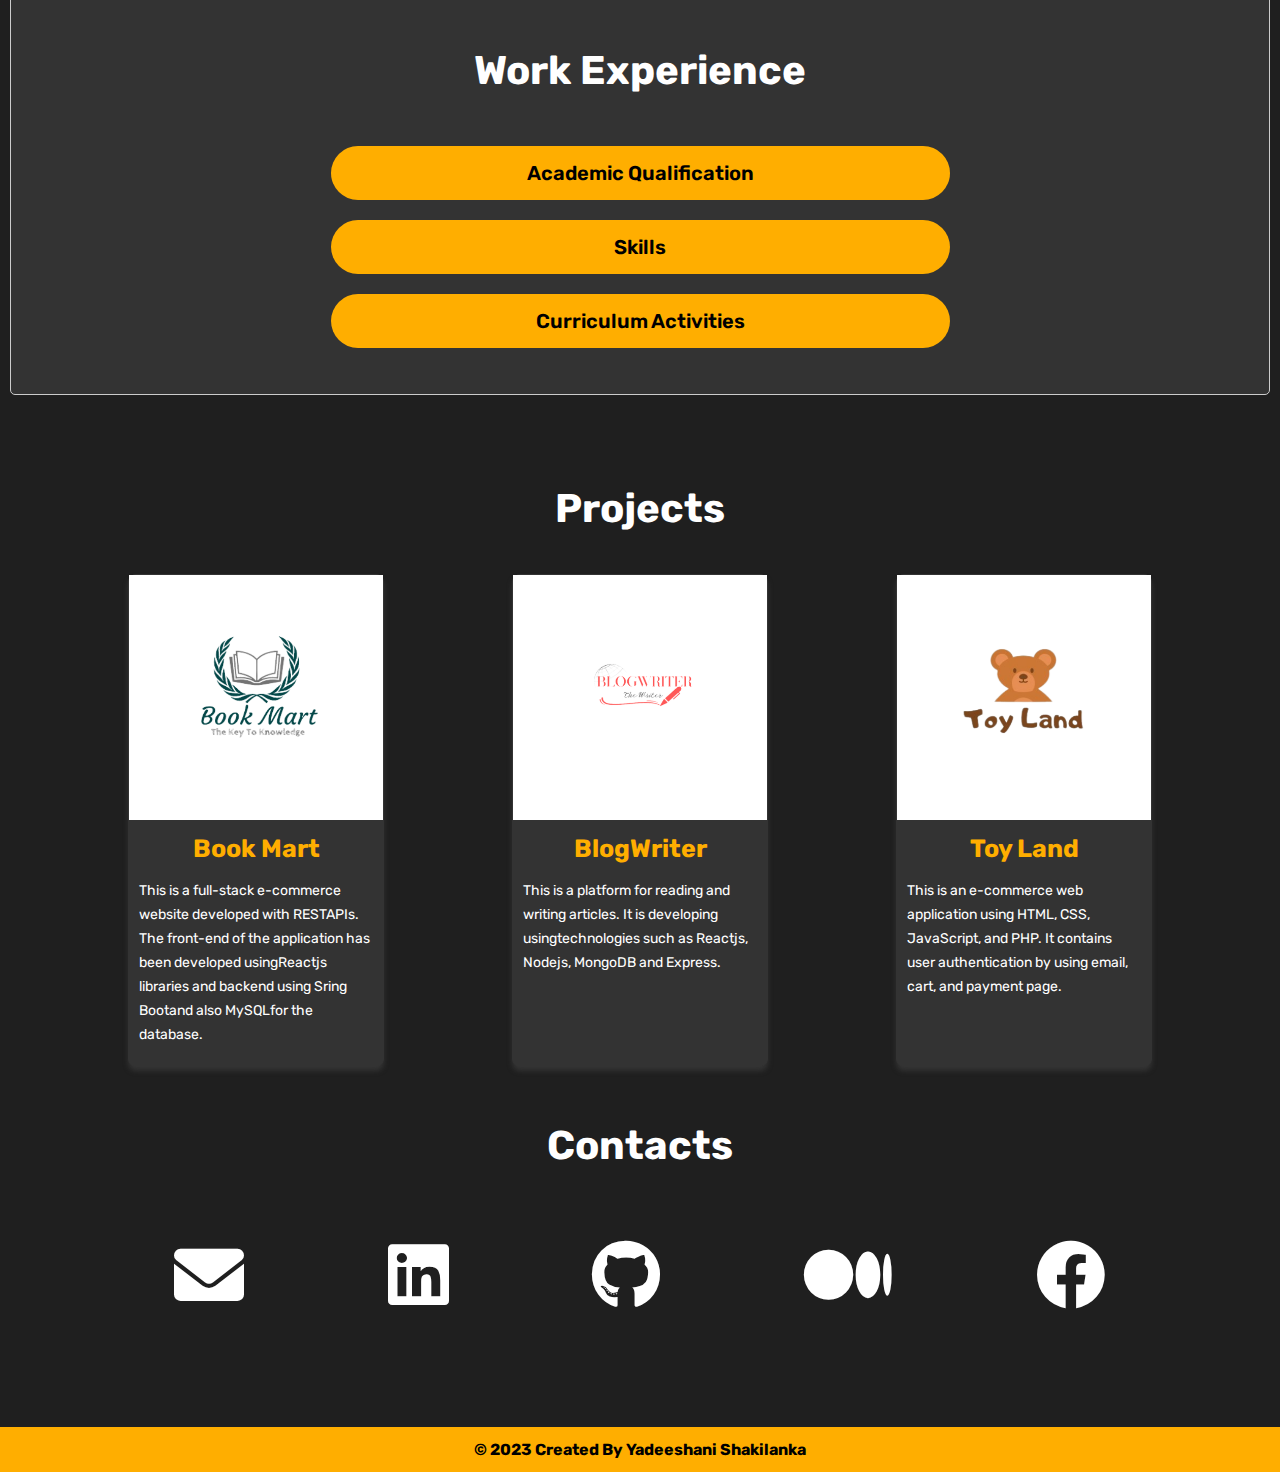
==== commit 997015ee: "the cleaness of the code was changed and the unecessary images were removed" ====
--- a/index.html
+++ b/index.html
@@ -59,7 +59,7 @@
                 
                     <div class="about-content">
                         <div class="about-left">
-                            <img src="images/Removed image.png">
+                            <img src="images/About image.png">
                         </div>
 
                         <div class="about-right">
--- a/styles.css
+++ b/styles.css
@@ -14,10 +14,11 @@
     
 }
 
+/*----styling navbar----*/
 .nav {
     width: 100%;
     top: 0;
-    left: 0; /* Change 'right' to 'left' */
+    left: 0; 
     margin: 0;
     z-index: 999;
     display: flex;
@@ -58,11 +59,13 @@
 .navbar a.active{
     color:#3b3b3b;
 }
+
 .menu-btn{
     cursor: pointer;
     align-items:center;
     display:flex;
 }
+
 #menu-icon{
     font-size: 25px;
     margin-right: 10px;
@@ -70,7 +73,6 @@
     color:#333; 
 }
 
-
 #menu-btn {
     cursor: pointer;
     align-items: center;
@@ -78,6 +80,7 @@
     z-index: 6;
     color: #333;
 }
+
 
 /* Additional styles for the menu button */
 #menu-icon {
@@ -85,35 +88,33 @@
     margin-right: 10px;
 }
 
-
 /* Media Query for Mobile and Tablet Views */
-@media screen and (max-width: 768px) {
-    #menu-btn{
-        display: flex;
-    }
-   
-    .navbar {
-        display: none;
-        position: absolute;
-        top: 70px;
-        right: 0; 
-        width: 30%;
-        background-color: #ffae00;
-        border-radius: 5px;
-        box-shadow: 0 2px 5px rgba(0, 0, 0, 0.1);
-        transition: all ease .45s;
-    }
-
-    .navbar.active {
-        display: block; 
-    }
-    .logo{
-        padding-right: 20%;
-    }
-}
-
-
-
+        @media screen and (max-width: 768px) {
+            #menu-btn{
+                display: flex;
+            }
+        
+            .navbar {
+                display: none;
+                position: absolute;
+                top: 70px;
+                right: 0; 
+                width: 30%;
+                background-color: #ffae00;
+                border-radius: 5px;
+                box-shadow: 0 2px 5px rgba(0, 0, 0, 0.1);
+                transition: all ease .45s;
+            }
+
+            .navbar.active {
+                display: block; 
+            }
+            .logo{
+                padding-right: 20%;
+            }
+        }
+
+/*----styling home----*/
 .home{
     margin: 20px 0px;
     position: relative;
@@ -123,6 +124,7 @@
     display: flex;
     justify-content:space-between;
 }
+
 .home-img{
     width: 50%;
 }
@@ -131,6 +133,7 @@
     width: 80%;
     height: auto;
 }
+
 .home-text{
     width: 50%;
     padding-left: 40px;
@@ -140,14 +143,17 @@
 .home-text .text01{
     font-size:25px;
 }
+
 .home-text .text02{
     font-size: 45px;
     font-weight: 600;
 }
+
 .home-text .text03{
     font-size: 18px;
     margin-bottom: 20px;
 }
+
 .btn{
     background: #ffae00;
     color:#fff;
@@ -159,78 +165,82 @@
     font-weight: 500;
     transition: all 0.6s ease-in-out;
 }
+
 .btn:hover{
     background: transparent;
     color:#ffae00;
 }
-/* Media query for responsiveness */
-@media screen and (max-width: 768px) {
-    .home {
-        flex-direction: column; /* Stack content in a column */
-        justify-content: center; /* Center vertically */
-        text-align: center;
-        padding: 30px;
-    }
-
-    .home-img {
-        width: 60%;
-        margin: 0 auto; /* Center horizontally */
-    }
-
-    .home-text {
-        width: 100%;
-        padding-top: 60px;
-    }
-
-    .home-text .text01 {
-        font-size: 14px;
-    }
-
-    .home-text .text02 {
-        font-size: 30px;
-    }
-
-    .home-text .text03 {
-        font-size: 16px;
-        margin-bottom: 15px;
-    }
-}
-
-@media screen and (max-width: 570px) {
-    .home-text {
-        padding-top: 0;
-        padding: 0px;
-    }
-    .home {
-        padding: 0px;
-    }
-    .home-img {
-        width: 90%;
-    }
-    .home-text .text01 {
-        font-size: 18px;
-        margin-bottom: 5px;
-    }
-    .home-text .text03 {
-        margin-top: 10px;
-        font-size: 16px;
-        margin-bottom: 20px;
-    }
-}
-
-
-/*styling about section*/
+
+/*Media Query for Mobile and Tablet Views */
+        @media screen and (max-width: 768px) {
+            .home {
+                flex-direction: column; 
+                justify-content: center; /* Center vertically */
+                text-align: center;
+                padding: 30px;
+            }
+
+            .home-img {
+                width: 60%;
+                margin: 0 auto; /* Center horizontally */
+            }
+
+            .home-text {
+                width: 100%;
+                padding-top: 60px;
+            }
+
+            .home-text .text01 {
+                font-size: 14px;
+            }
+
+            .home-text .text02 {
+                font-size: 30px;
+            }
+
+            .home-text .text03 {
+                font-size: 16px;
+                margin-bottom: 15px;
+            }
+        }
+
+        @media screen and (max-width: 570px) {
+            .home-text {
+                padding-top: 0;
+                padding: 0px;
+            }
+            .home {
+                padding: 0px;
+            }
+            .home-img {
+                width: 90%;
+            }
+            .home-text .text01 {
+                font-size: 18px;
+                margin-bottom: 5px;
+            }
+            .home-text .text03 {
+                margin-top: 10px;
+                font-size: 16px;
+                margin-bottom: 20px;
+            }
+        }
+
+
+/*-----styling about section-----*/
 .aboutsection{
     background-color:#3b3b3b;
     margin-top: 10px;
     padding: 20px 0;
     height:auto;
 }
+
 .about-content{
     display: flex;
     flex-wrap: wrap;
     align-items: center;
 }
+
 .about-header{
     color:#fff;
     font-size: 40px;
@@ -245,11 +255,13 @@
     margin-left: 8%;
     justify-content: flex-start;
 }
+
 .about-left img{
     width:100%;
     object-fit:contain; 
     align-items: center;
 }
+
 .about-right{
     width: 50%;
     height:auto;
@@ -262,6 +274,7 @@
     margin-left: 8%;
     margin-top: 1em;
 }
+
 .about-span{
     font-size: 30px;
     color:#ffae00;
@@ -272,56 +285,56 @@
     line-height: 2rem;
 }
 
-/* about media */
-@media (max-width: 890px){
-    .about-left{
-        width: 250px;
-    }
-    .about-span{
-        font-size: 25px;
-        font-weight: 300;
-    }
-    .about-right p{ 
-        font-size:15px;
-        line-height: 2rem;
-    }
-}
-
-@media (max-width: 768px) {
-    .about-left{
-        padding-bottom: 15px;
-    }
-    .about-span{
-        font-size: 20px;
-    }
-    .about-right p{ 
-        font-size: 15px;
-    }
-}
-
-@media (max-width: 740px){
-    .about-content {
-        flex-direction: column; /* Stack content in a column */
-        align-items: center;
-    }
-    .about-span{
-        text-align: center;
-    }
-
-    .about-left {
-        width: 40%; /* Adjust width */
-        margin-left: 0;
-        margin-bottom: 20px; /* Add margin for separation */
-    }
-
-    .about-right {
-        width: 80%; /* Adjust width */
-        margin-top: 20px; /* Add margin for separation */
-        padding-right: 0;
-    }
-}
-
-/*styling work section*/
+/*Media Query for Mobile and Tablet Views*/
+        @media (max-width: 890px){
+            .about-left{
+                width: 250px;
+            }
+            .about-span{
+                font-size: 25px;
+                font-weight: 300;
+            }
+            .about-right p{ 
+                font-size:15px;
+                line-height: 2rem;
+            }
+        }
+
+        @media (max-width: 768px) {
+            .about-left{
+                padding-bottom: 15px;
+            }
+            .about-span{
+                font-size: 20px;
+            }
+            .about-right p{ 
+                font-size: 15px;
+            }
+        }
+
+        @media (max-width: 740px){
+            .about-content {
+                flex-direction: column; /* Stack content in a column */
+                align-items: center;
+            }
+            .about-span{
+                text-align: center;
+            }
+
+            .about-left {
+                width: 40%; /* Adjust width */
+                margin-left: 0;
+                margin-bottom: 20px; /* Add margin for separation */
+            }
+
+            .about-right {
+                width: 80%; /* Adjust width */
+                margin-top: 20px; /* Add margin for separation */
+                padding-right: 0;
+            }
+        }
+
+/*----styling work section----*/
 .work{
     margin:10px;
     padding: 2% 0;
@@ -351,6 +364,7 @@
     align-items: center;
     gap: 10px; /* Adjust the gap between buttons */
 }
+
 .toggle-button {
     flex: 1;
     width: 50%;
@@ -388,6 +402,7 @@
     font-weight: 600;
     font-size: 20px;
 }
+
 #skills-content ol li{
     margin-bottom: 7px;
     color:#fff;
@@ -404,73 +419,76 @@
 #curriculum-content ul p{
     font-size: 16px;
 }
+
 .academic-content p .skills-content p #curriculum-content p{
     color: #fff;
 }
-@media (max-width: 768px) {
-    .work-header{
-        font-size: 30px;
-    }
-}
-@media (max-width: 600px) {
-    .work-header{
-        font-size: 30px;
-    }
-    .toggle-button {
-        padding: 10px;
-        font-size: 18px;
-        font-weight: 500;
-        border-radius: 30px;
-    }
-    
-    #academic-content ul li{
-        margin-top: 2px;
-        font-weight: 500;
-        font-size: 18px;
-    }
-    #academic-content ul p{
-        margin-bottom: 2px;
-        font-size: 14px;
-    }
-
-    #skills-content ul li{
-        font-weight: 500;
-        font-size: 18px;
-    }
-    #skills-content ol li{
-        margin-bottom: 2px;
-        font-size: 14px;
-    }
-
-    #curriculum-content ul li{
-        font-weight: 500;
-        font-size: 18px;
-    }
-
-    #curriculum-content ul p{
-        font-size: 14px;
-    }
-
-}
-
-@media (max-width: 500px) {
-    .toggle-button {
-        width: 60%;
-        padding: 8px;
-        font-size: 16px;
-    }
-
-}
-
-
-/*----styling projects--->*/
-
+
+/*Media Query for Mobile and Tablet Views*/
+        @media (max-width: 768px) {
+            .work-header{
+                font-size: 30px;
+            }
+        }
+        @media (max-width: 600px) {
+            .work-header{
+                font-size: 30px;
+            }
+            .toggle-button {
+                padding: 10px;
+                font-size: 18px;
+                font-weight: 500;
+                border-radius: 30px;
+            }
+            
+            #academic-content ul li{
+                margin-top: 2px;
+                font-weight: 500;
+                font-size: 18px;
+            }
+            #academic-content ul p{
+                margin-bottom: 2px;
+                font-size: 14px;
+            }
+
+            #skills-content ul li{
+                font-weight: 500;
+                font-size: 18px;
+            }
+            #skills-content ol li{
+                margin-bottom: 2px;
+                font-size: 14px;
+            }
+
+            #curriculum-content ul li{
+                font-weight: 500;
+                font-size: 18px;
+            }
+
+            #curriculum-content ul p{
+                font-size: 14px;
+            }
+
+        }
+
+        @media (max-width: 500px) {
+            .toggle-button {
+                width: 60%;
+                padding: 8px;
+                font-size: 16px;
+            }
+
+        }
+
+
+/*----styling projects---*/
 .projects{
     align-items: center;
     justify-content: center;
     flex-direction: column;
     display:flex;
 }
+
 .project-section{
     display: flex;
     flex-wrap: wrap;
@@ -486,6 +504,7 @@
     margin-bottom: 2rem;
     padding-top: 2em;
 }
+
 .projects-container{
     width: 20%; /* Three cards in one row with spacing */
     border: 1px solid #333;
@@ -518,38 +537,39 @@
     line-height: 1.5rem;
 }
 
-/* Media query for responsiveness */
-@media screen and (max-width: 1170px) {
-    .project-img{
-        height:auto;
-    }
-    
-    .projects-content{
-        padding: 10px;
-        background-color: #333;
-        height: auto;
-    }
-}
-
-@media screen and (max-width: 820px) {
-    .project-section {
-        flex-direction: column; /* Stack projects in a column */
-        align-items: center;
-    }
-
-    .projects-container {
-        width: 60%; /* Adjust width */
-        margin: 30px 0;
-    }
-}
- 
-
-/*----styling contacts---->*/
+/*Media Query for Mobile and Tablet Views*/
+        @media screen and (max-width: 1170px) {
+            .project-img{
+                height:auto;
+            }
+            
+            .projects-content{
+                padding: 10px;
+                background-color: #333;
+                height: auto;
+            }
+        }
+
+        @media screen and (max-width: 820px) {
+            .project-section {
+                flex-direction: column; /* Stack projects in a column */
+                align-items: center;
+            }
+
+            .projects-container {
+                width: 60%; /* Adjust width */
+                margin: 30px 0;
+            }
+        }
+        
+
+/*----styling contacts----*/
 .contacts{
     margin:30px;
     padding: 2% 0;
     border-radius: 5px;
 }
+
 .contacts-header{
     font-size: 40px;
     text-align: center;
@@ -557,6 +577,7 @@
     margin-top:0;
     margin-bottom: 2rem;
 }
+
 .contacts-icons {
     display: flex;
     justify-content: space-evenly; /* Evenly distribute icons */
@@ -574,26 +595,28 @@
     justify-content: center;
 }
 
-@media screen and (max-width: 700px){
-    .contacts-header{
-        font-size: 32px;
-    }
-    #bottom-icon{
-        font-size:50px;
-    }
-}
-@media screen and (max-width: 560px){
-    .contacts{
-        margin:30px;
-    }
-    .contacts-header{
-        padding-bottom: 8px;
-    }
-    #bottom-icon{
-        font-size:35px;
-    }
-}
-
+/*Media Query for Mobile and Tablet Views*/
+        @media screen and (max-width: 700px){
+            .contacts-header{
+                font-size: 32px;
+            }
+            #bottom-icon{
+                font-size:50px;
+            }
+        }
+        @media screen and (max-width: 560px){
+            .contacts{
+                margin:30px;
+            }
+            .contacts-header{
+                padding-bottom: 8px;
+            }
+            #bottom-icon{
+                font-size:35px;
+            }
+        }
+
+/*---styling footer----*/        
 footer{
     background-color: #ffae00;
     color:black;
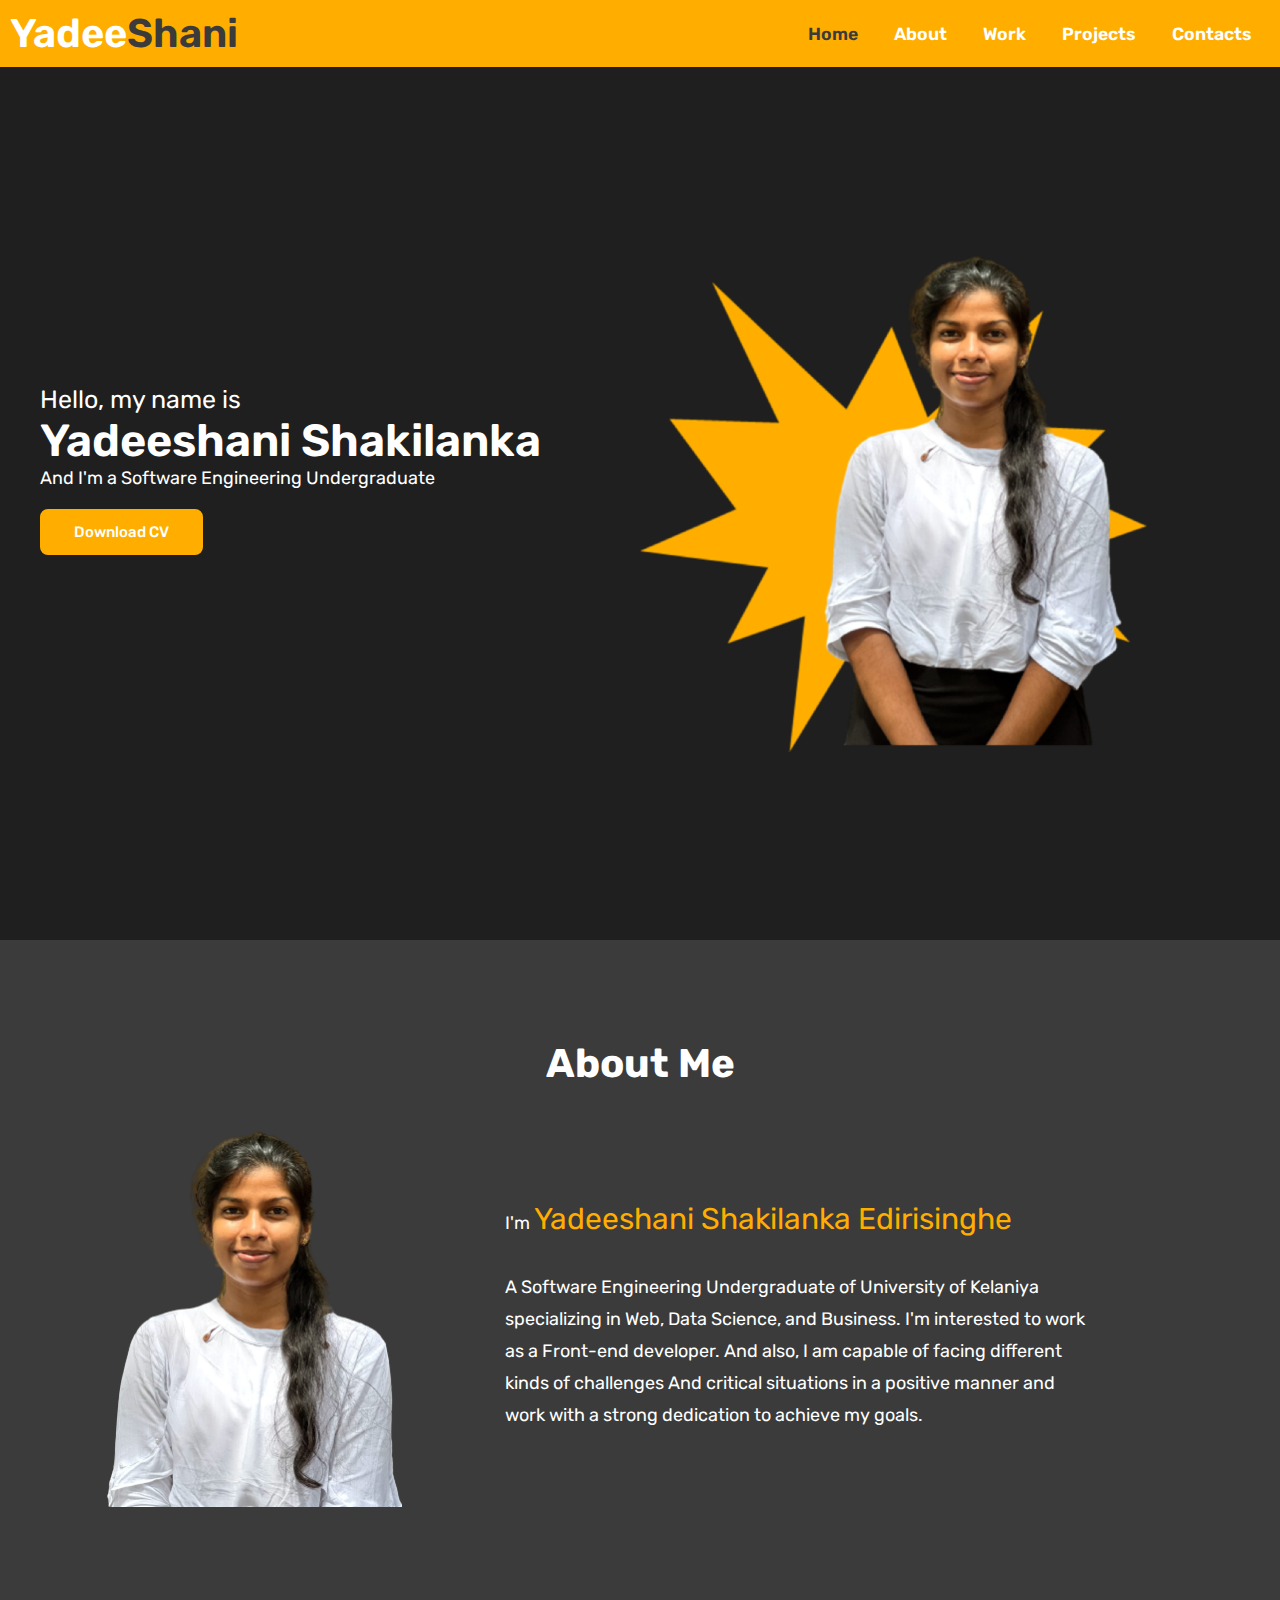
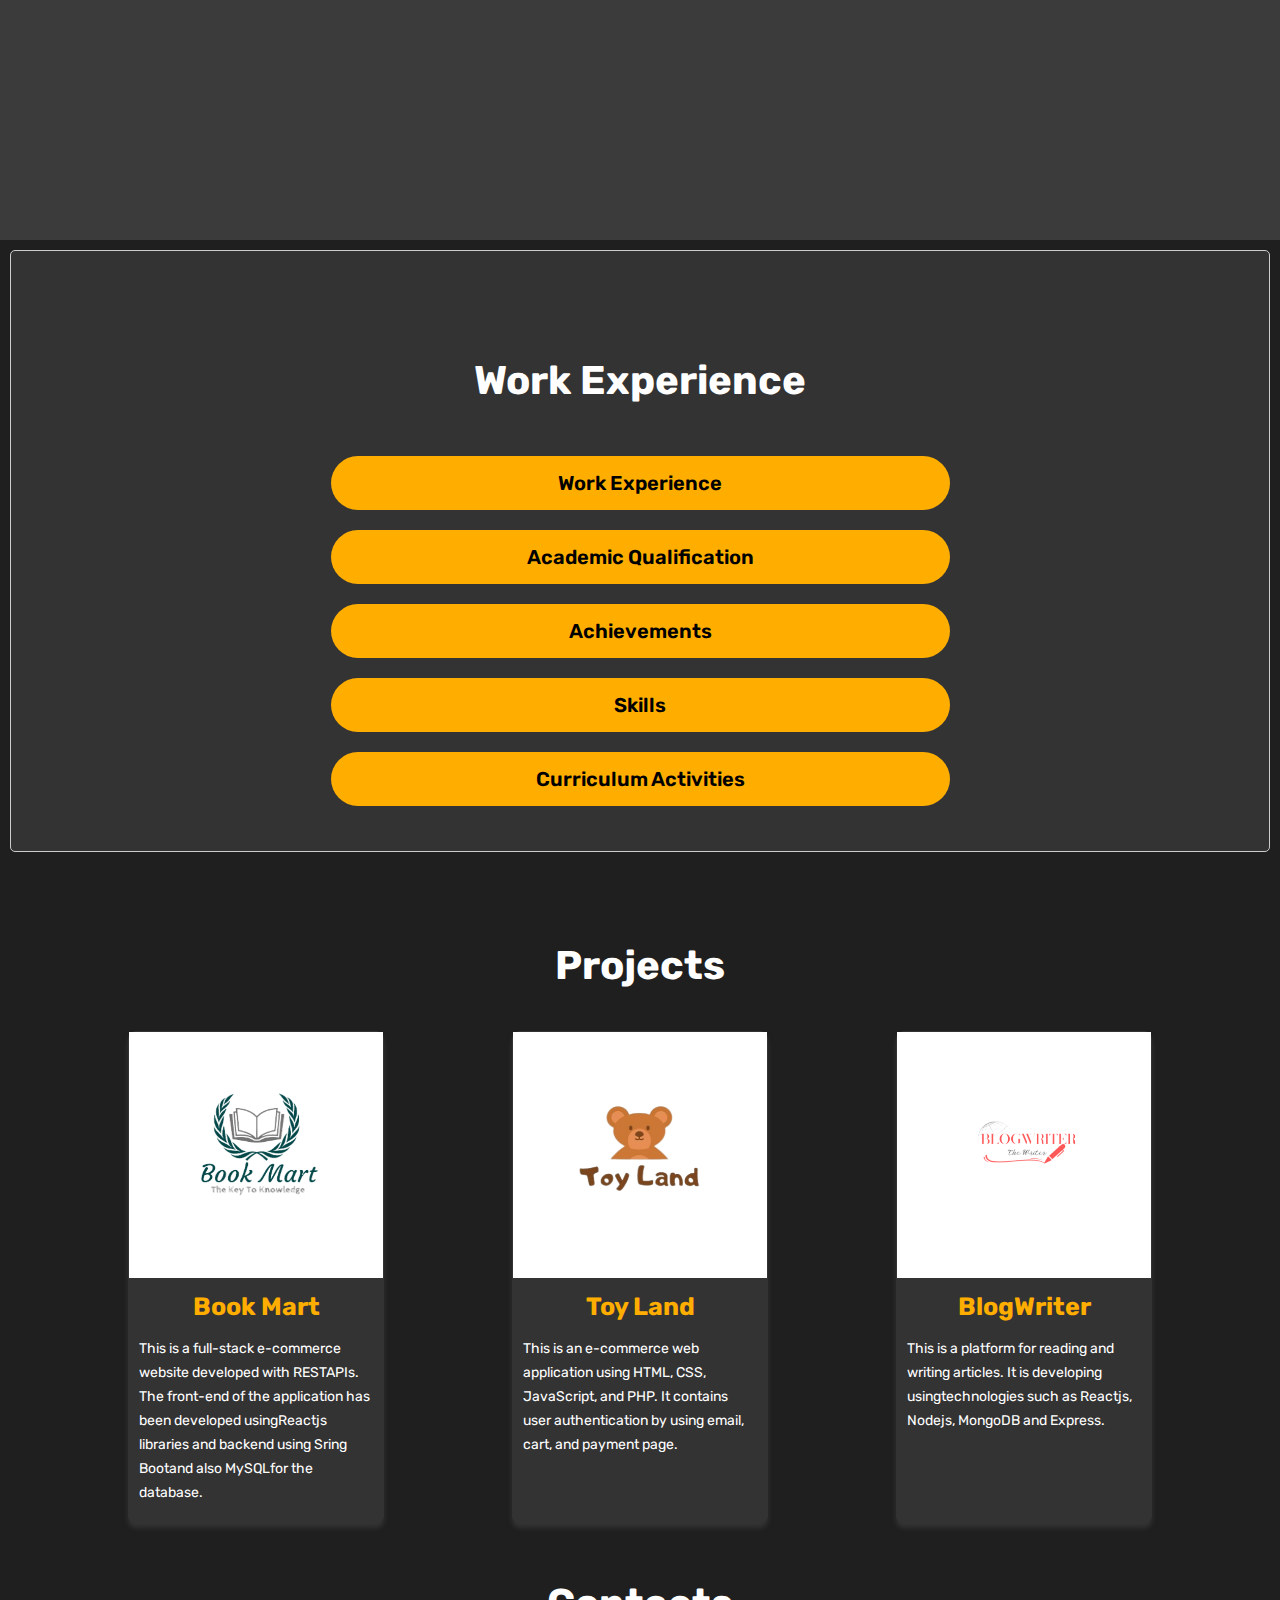
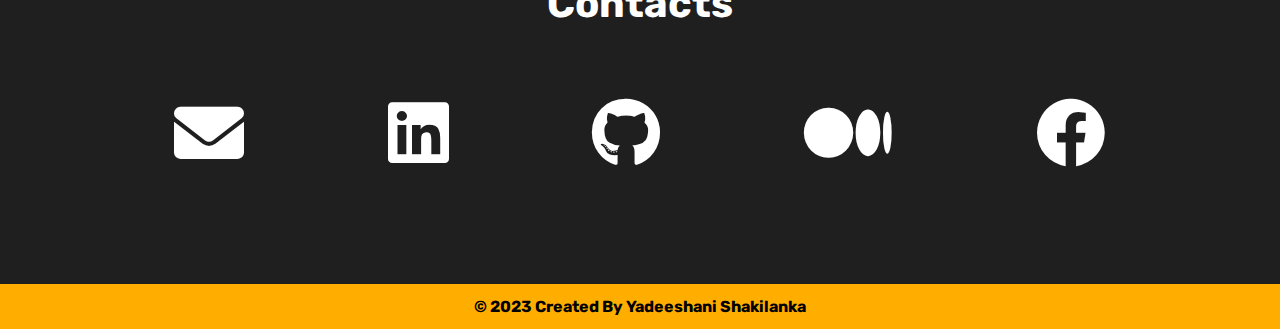
==== commit 2235c7a2: "updated" ====
--- a/index.html
+++ b/index.html
@@ -1,236 +1,284 @@
-<!DOCTYPE html>
-<html lang="en">
-<head>
-    <meta charset="UTF-8">
-    <meta http-equiv="x-UA-Compatible" content="IE-edge">
-    <meta name="viewport" content="width=device-width, initial-scale=1.0">
-    <title>Yadeeshani Portfolio</title>
-    <link rel="preconnect" href="https://fonts.googleapis.com">
-    <link rel="preconnect" href="https://fonts.gstatic.com" crossorigin>
-    <link href="https://fonts.googleapis.com/css2?family=Rubik:ital,wght@0,300;0,400;0,500;0,700;0,800;0,900;1,500&display=swap" rel="stylesheet">
-    <link rel="stylesheet" href="https://cdnjs.cloudflare.com/ajax/libs/font-awesome/6.0.0-beta3/css/all.min.css">
-    <link rel="stylesheet" href="styles.css">
-</head>
-<body>
-   
-    <header>
-        <!----------navbar section---------->
-            <section class="nav">
-                <a href="#" class="logo">Yadee<span>Shani</span></a>
-                  <div class="menu-btn" id="menu-btn">
-                    <i class="fa-solid fa-bars" id="menu-icon"></i>
-                  </div>
-
-                <ul class="navbar" id="navbar">
-                    <li><a href="#home" class="active">Home</a></li>
-                    <li><a href="#about">About</a></li>
-                    <li><a href="#work">Work</a></li>
-                    <li><a href="#projects">Projects</a></li>
-                    <li><a href="#contact">Contacts</a></li>
-                </ul>
-            </section>
-        
-        <!----------Home section---------->              
-            <section class="home" id="home">
-                <div class="home-text">
-                    <div class="text">
-                        <p class="text01">Hello, my name is</p>
-                        <h2 class="text02">Yadeeshani Shakilanka</h2>
-                        <p class="text03">And I'm a<span> Software Engineering Undergraduate</p>       
-                    </div>
-               
-                    <div class="main-btn">
-                        <a href="https://drive.google.com/file/d/141XiXAX6VO04DzCdqt5iIrAzWB7LMegA/view?usp=sharing"
-                           class="btn">Download CV
-                        </a>
-                    </div>
-                </div>
-
-                <div class="home-img">
-                    <img src="images/Mine3.png">
-                </div>                
-            </section>
-    </header>
-
-        <!-------About section------->
-            <section class="aboutsection" id="about">
-                <div class="about-container">
-                    <h2 class="about-header">About Me</h2>
-                
-                    <div class="about-content">
-                        <div class="about-left">
-                            <img src="images/About image.png">
-                        </div>
-
-                        <div class="about-right">
-                            <p>I'm <span class="about-span"> Yadeeshani Shakilanka Edirisinghe</span><br><br>
-                            A Software Engineering Undergraduate of University of Kelaniya
-                            specializing in Web, Data Science, and Business.about-content
-                            I'm interested in IT Technologies and data science streams
-                            And also, I am capable of facing different kinds of chalenges And
-                            critical situations in a positive manner and work with a strong
-                            dedication to achieve my goals.</p>                    
-                        </div>
-                    </div>
-                </div>
-            </section>
-
-        <!-------Work section------->
-            <section class="work" id="work">
-                <h2 class="work-header">Work Experience</h2>
-                
-                <div class=work-buttons>
-                    <button onclick="toggleContent('academic-content')" class="toggle-button">Academic Qualification</button>          
-                        <div id="academic-content" class="hide">
-                            <ul>
-                                <li>Bsc.(Hons) in Software Engineering</li> 
-                                <p>University of Kelaniya<br>
-                                   2021-present<br>
-                                   Current GPA - 3.4049</p><br>
-
-                                <li>Siridhamma College Galle</li>
-                                <p><b>G.C.E. A/L-Physical Stream</b><br>Combined Maths - A
-                                    <br>Physics - B <br> Chemistry - C <br> Z- Score - 1.3239</p><br>                                   
-                                <p><b>G.C.E. O/L</b><br> 8A's and 1B</p><br>
-
-                                <li>Diploma In English Language</li>
-                                <p>British Way English Academy (2019)</p>          
-                            </ul>
-                        </div>
-                    
-
-                    
-                    <button onclick="toggleContent('skills-content')" class="toggle-button">Skills</button>
-                        <div id="skills-content" class="hide">
-                            <ul>
-                                <li>Technical Skills</li>
-                                <br>
-                                <ol>
-                                    <li>HTML</li>
-                                    <li>CSS</li>
-                                    <li>JavaScript</li>
-                                    <li>MySQL/MongoDB</li>
-                                    <li>React.js</li>
-                                    <li> Java</li>
-                                    <li>VCS(Git)</li>
-                                </ol>
-                                <br>
-
-                                <li>Soft Skills</li>
-                                <br>
-                                <ol>
-                                    <li>Communication Skills</li>
-                                    <li>Team Work</li>
-                                    <li>Leadership</li>
-                                    <li>Hardworking and Dedication</li>
-                                    <li>Time Management</li>
-                                </ol>
-                            </ul>
-                        </div>
-                    
-
-                    
-                    <button onclick="toggleContent('curriculum-content')" class="toggle-button">Curriculum Activities</button>
-                        <div id="curriculum-content" class='hide'>
-                            <ul>
-                                <li>IEEE Day Ambassador</li>
-                                <p>Sri Lanka Section<br> University of Kelaniya
-                                <br>2022</p><br>
-
-                                <li>Committee Member of WIE</li>
-                                <p>Affinity Group
-                                <br>University Of Kelaniya</p><br>
-
-                                <li>Committee Member of SESA</li><br>
-
-                                <li>Membership Development Lead of</li>
-                                <p>University of Kelaniya</p><br>
-
-                                <li>IEEE Member</li>
-                                <p>IEEE Sri Lanka Section</p>
-                            </ul>
-                        </div>                           
-                </div> 
-            </section>
-
-        <!-------Projects section------->
-            <section class="projects" id="projects">
-                <h2 class="projects-header">Projects</h2>
-
-                <div class="project-section">
-                    <div class="projects-container">
-                        <img class="project-img" src="images/1.png" alt="project 01"/>
-
-                        <div class="projects-content">
-                            <h3>Book Mart</h3>
-                                <p>This is a full-stack e-commerce
-                                website developed with RESTAPIs. 
-                                The front-end of the application has 
-                                been developed usingReactjs libraries 
-                                and backend using Sring Bootand also 
-                                MySQLfor the database.</p>
-                        </div>
-                    </div>
-
-                    <div class="projects-container">
-                        <img class="project-img" src="images/2.png" alt="project 02"/>
-
-                        <div class="projects-content">
-                            <h3>BlogWriter</h3>
-                                <p>This is a platform for reading 
-                                    and writing articles. It is 
-                                    developing usingtechnologies 
-                                    such as Reactjs, Nodejs, MongoDB 
-                                    and Express.</p>                            
-                        </div>
-                    </div>
-
-                    <div class="projects-container">
-                        <img class="project-img" src="images/3.png" alt="project 03"/>
-
-                        <div class="projects-content">
-                            <h3>Toy Land</h3>
-                                <p>This is an e-commerce web 
-                                    application using HTML, CSS,
-                                    JavaScript, and PHP. It contains 
-                                    user authentication by using email, 
-                                    cart, and payment page.</p>
-                        </div>
-                    </div>  
-                </div>                 
-            </section>
-
-        <!--------Contacts section------->
-            <section class="contacts" id="contact">
-                <h2 class="contacts-header">Contacts</h2>
-                    <div class="contacts-icons">
-                        <a href="mailto:syadeeshani@gmail.com">
-                            <i class="fa-solid fa-envelope" id="bottom-icon"></i>
-                        </a>
-
-                        <a href="https://www.linkedin.com/in/yadeeshani-edirisinghe-a12895225/">
-                            <i class="fa-brands fa-linkedin" id="bottom-icon"></i>
-                        </a>
-
-                        <a href="https://github.com/Yadee9910">
-                            <i class="fa-brands fa-github" id="bottom-icon"></i>
-                        </a>
-
-                        <a href="https://medium.com/@syadeeshani">
-                            <i class="fa-brands fa-medium" id="bottom-icon"></i>
-                        </a>
-
-                        <a href="https://www.facebook.com/YadeeshaniShakilanka?mibextid=ZbWKwL">
-                            <i class="fa-brands fa-facebook" id="bottom-icon"></i>
-                        </a>          
-                    </div>
-            </section>
-        
-        <!-------Footer Section------->    
-            <footer>
-                <p>© 2023 Created By Yadeeshani Shakilanka</p>
-            </footer>
-          
-        <script src="script.js"></script>
-    </body>
+<!DOCTYPE html>
+<html lang="en">
+<head>
+    <meta charset="UTF-8">
+    <meta http-equiv="x-UA-Compatible" content="IE-edge">
+    <meta name="viewport" content="width=device-width, initial-scale=1.0">
+    <title>Yadeeshani Portfolio</title>
+    <link rel="preconnect" href="https://fonts.googleapis.com">
+    <link rel="preconnect" href="https://fonts.gstatic.com" crossorigin>
+    <link href="https://fonts.googleapis.com/css2?family=Rubik:ital,wght@0,300;0,400;0,500;0,700;0,800;0,900;1,500&display=swap" rel="stylesheet">
+    <link rel="stylesheet" href="https://cdnjs.cloudflare.com/ajax/libs/font-awesome/6.0.0-beta3/css/all.min.css">
+    <link rel="stylesheet" href="styles.css">
+</head>
+<body>
+   
+    <header>
+        <!----------navbar section---------->
+            <section class="nav">
+                <a href="#" class="logo">Yadee<span>Shani</span></a>
+                  <div class="menu-btn" id="menu-btn">
+                    <i class="fa-solid fa-bars" id="menu-icon"></i>
+                  </div>
+
+                <ul class="navbar" id="navbar">
+                    <li><a href="#home" class="active">Home</a></li>
+                    <li><a href="#about">About</a></li>
+                    <li><a href="#work">Work</a></li>
+                    <li><a href="#projects">Projects</a></li>
+                    <li><a href="#contact">Contacts</a></li>
+                </ul>
+            </section>
+        
+        <!----------Home section---------->              
+            <section class="home" id="home">
+                <div class="home-text">
+                    <div class="text">
+                        <p class="text01">Hello, my name is</p>
+                        <h2 class="text02">Yadeeshani Shakilanka</h2>
+                        <p class="text03">And I'm a<span> Software Engineering Undergraduate</p>       
+                    </div>
+               
+                    <div class="main-btn">
+                        <a href="https://drive.google.com/file/d/17vM_zZEoD0b2zsjAVGRuFhKZ8-NYj8ZF/view?usp=sharing"
+                           class="btn">Download CV
+                        </a>
+                    </div>
+                </div>
+
+                <div class="home-img">
+                    <img src="images/Mine3.png">
+                </div>                
+            </section>
+    </header>
+
+        <!-------About section------->
+            <section class="aboutsection" id="about">
+                <div class="about-container">
+                    <h2 class="about-header">About Me</h2>
+                
+                    <div class="about-content">
+                        <div class="about-left">
+                            <img src="images/About image.png">
+                        </div>
+
+                        <div class="about-right">
+                            <p>I'm <span class="about-span"> Yadeeshani Shakilanka Edirisinghe</span><br><br>
+                            A Software Engineering Undergraduate of University of Kelaniya
+                            specializing in Web, Data Science, and Business. 
+                            I'm interested to work as a Front-end developer.
+                            And also, I am capable of facing different kinds of challenges And
+                            critical situations in a positive manner and work with a strong
+                            dedication to achieve my goals.</p>                    
+                        </div>
+                    </div>
+                </div>
+            </section>
+
+        <!-------Work experience section------->
+            <section class="work" id="work">
+                <h2 class="work-header">Work Experience</h2>
+                
+                <div class=work-buttons>
+                    <button onclick="toggleContent('experience-content')" class="toggle-button">Work Experience</button>          
+                    <div id="experience-content" class="hide">
+                        <ul>
+                            <!-- <li>Associate Software Engineer at Future CX Pty Ltd</li> 
+                            <p>Have Experience on working as a Associate Front-end Developer for 3-months</p><br> -->
+
+                            <li>Internship at Future CX Pty Ltd</li> 
+                            <p>Worked as a Front-end Developer for 6-months</p><br>
+
+                            <li>Banking-Trainee - Galle Super Grade Branch</li>
+                            <p>Worked relating to customer service in the Front Office<br>and Back
+                            Office Operations. </p><br>
+         
+                        </ul>
+                    </div>
+
+                    <button onclick="toggleContent('academic-content')" class="toggle-button">Academic Qualification</button>          
+                        <div id="academic-content" class="hide">
+                            <ul>
+                                <li>Bsc.(Hons) in Software Engineering</li> 
+                                <p>University of Kelaniya<br>
+                                   2021-present<br>
+                                   Current GPA - 3.4049</p><br>
+
+                                <li>Siridhamma College Galle</li>
+                                <p><b>G.C.E. A/L-Physical Stream</b><br>Combined Maths - A
+                                    <br>Physics - B <br> Chemistry - C <br> Z- Score - 1.3239</p><br>                                   
+                                <p><b>G.C.E. O/L</b><br> 8A's and 1B</p><br>
+
+                                <li>Diploma In English Language</li>
+                                <p>British Way English Academy (2019)</p>          
+                            </ul>
+                        </div>
+                    
+                    <button onclick="toggleContent('achievement-content')" class="toggle-button">Achievements</button>          
+                        <div id="achievement-content" class="hide">
+                            <ul>
+                                <li>IEEE INSL 2022 Finalist </li> 
+                                <p>Member of the team SANTY that was selected as <br> finalist at the IEEE INSL
+                                    Western Province <br> Colombo North Divisional Competition 2022.</p><br>
+                        
+                                <li>CISCO Badge on Cybersecurity</li>
+                                <p>Earned a cisco badge for the successfully completion <br>
+                                   of the course Introduction to cybersecurity course                           
+                                </p><br>      
+                            </ul>
+                        </div>
+                    
+                    <button onclick="toggleContent('skills-content')" class="toggle-button">Skills</button>
+                        <div id="skills-content" class="hide">
+                            <ul>
+                                <li>Technical Skills</li>
+                                <br>
+                                <ol>
+                                    <li>React.js</li>
+                                    <li>JavaScript</li>
+                                    <li>HTML</li>
+                                    <li>CSS</li>
+                                    <li>Tailwind CSS</li>
+                                    <li>MySQL</li>                                   
+                                    <li> Java</li>
+                                    <li>VCS(Git)</li>
+                                    <li>Vue js</li>
+                                    <!-- <li>SpringBoot</li>
+                                    <li>MongoDB(Beginner)</li> -->
+                                </ol>
+                                <br>
+
+                                <li>Soft Skills</li>
+                                <br>
+                                <ol>
+                                    <li>Communication Skills</li>
+                                    <li>Team Work</li>
+                                    <li>Leadership</li>
+                                    <li>Hardworking and Dedication</li>
+                                    <li>Time Management</li>
+                                </ol>
+                            </ul>
+                        </div>
+                    
+
+                    
+                    <button onclick="toggleContent('curriculum-content')" class="toggle-button">Curriculum Activities</button>
+                        <div id="curriculum-content" class='hide'>
+                            <ul>
+                                <li>IEEE Membership Development Lead of</li>
+                                <p>University of Kelaniya (2023-2024)</p><br>
+
+                                <li>Committee Member of SESA</li>
+                                <p>SOftware Engineering Student Association (2023-2024)</p><br>
+
+                                <li>IEEE Day Ambassador</li>
+                                <p>Sri Lanka Section<br> University of Kelaniya
+                                <br>2022</p><br>
+
+                                <li>Committee Member of WIE</li>
+                                <p>Affinity Group
+                                <br>University Of Kelaniya (2022-2023)</p><br>
+
+                                <li>IEEE Member</li>
+                                <p>IEEE Sri Lanka Section</p><br>
+
+                                <li>Organizing Committee member of Realhack 4.0</li><br>
+                            </ul>
+                        </div>                           
+                </div> 
+            </section>
+
+        <!-------Projects section------->
+            <section class="projects" id="projects">
+                <h2 class="projects-header">Projects</h2>
+
+                <div class="project-section">
+                    <div class="projects-container">
+                        <a href = "https://github.com/SeyonSuriya/e-commerce_system_with_API">
+                            <img class="project-img" src="images/1.png" alt="Book Mart"/>
+                        </a>
+
+                        <div class="projects-content">
+                            <a href ="https://github.com/SeyonSuriya/e-commerce_system_with_API">
+                                <h3>Book Mart</h3>
+                            </a>
+                                <p>This is a full-stack e-commerce
+                                website developed with RESTAPIs. 
+                                The front-end of the application has 
+                                been developed usingReactjs libraries 
+                                and backend using Sring Bootand also 
+                                MySQLfor the database.</p>
+                        </div>
+                    </div>
+
+
+                    <div class="projects-container">
+                        <a href="https://github.com/SeyonSuriya/ToyLand_Webstore">
+                            <img class="project-img" src="images/3.png" alt="Toy Land"/>
+                        </a>
+
+                        <div class="projects-content">
+                            <a href="https://github.com/SeyonSuriya/ToyLand_Webstore">
+                                <h3>Toy Land</h3>
+                            </a>
+                                <p>This is an e-commerce web 
+                                    application using HTML, CSS,
+                                    JavaScript, and PHP. It contains 
+                                    user authentication by using email, 
+                                    cart, and payment page.</p>
+                        </div>
+                    </div>  
+
+                    <div class="projects-container">
+                        <a href="https://github.com/Yadee9910/BlogWriter">
+                            <img class="project-img" src="images/2.png" alt="BlogWriter"/>
+                        </a>
+
+                        <div class="projects-content">
+                            <a href="https://github.com/Yadee9910/BlogWriter">
+                                <h3>BlogWriter</h3>
+                            </a>
+                                <p>This is a platform for reading 
+                                    and writing articles. It is 
+                                    developing usingtechnologies 
+                                    such as Reactjs, Nodejs, MongoDB 
+                                    and Express.</p>                            
+                        </div>
+                    </div>
+                </div>                 
+            </section>
+
+        <!--------Contacts section------->
+            <section class="contacts" id="contact">
+                <h2 class="contacts-header">Contacts</h2>
+                    <div class="contacts-icons">
+                        <a href="mailto:syadeeshani@gmail.com">
+                            <i class="fa-solid fa-envelope" id="bottom-icon"></i>
+                        </a>
+
+                        <a href="https://www.linkedin.com/in/yadeeshani-edirisinghe-a12895225/">
+                            <i class="fa-brands fa-linkedin" id="bottom-icon"></i>
+                        </a>
+
+                        <a href="https://github.com/Yadee9910">
+                            <i class="fa-brands fa-github" id="bottom-icon"></i>
+                        </a>
+
+                        <a href="https://medium.com/@syadeeshani">
+                            <i class="fa-brands fa-medium" id="bottom-icon"></i>
+                        </a>
+
+                        <a href="https://www.facebook.com/YadeeshaniShakilanka?mibextid=ZbWKwL">
+                            <i class="fa-brands fa-facebook" id="bottom-icon"></i>
+                        </a>          
+                    </div>
+            </section>
+        
+        <!-------Footer Section------->    
+            <footer>
+                <p>© 2023 Created By Yadeeshani Shakilanka</p>
+            </footer>
+          
+        <script src="script.js"></script>
+    </body>
     </html>--- a/styles.css
+++ b/styles.css
@@ -1,629 +1,651 @@
-*{
-    margin: 0;
-    padding: 0;
-    font-family: 'Rubik', sans-serif;
-    box-sizing:border-box;
-    text-decoration: none;
-    list-style: none;
-    scroll-behavior: smooth;
-}
-
-body{
-    color: #fff;
-    background: #1f1f1f;
-    
-}
-
-/*----styling navbar----*/
-.nav {
-    width: 100%;
-    top: 0;
-    left: 0; 
-    margin: 0;
-    z-index: 999;
-    display: flex;
-    align-items: center;
-    justify-content: space-between;
-    position: fixed;
-    padding: 10px 10px;
-    background: transparent;
-    transition: all ease .45s;
-    background-color: #ffae00;
-}
-
-.logo{
-    color: #fff;
-    font-size: 40px;
-    font-weight:600;
-}
-.logo span{
-    color: #3b3b3b
-}
-.navbar{
-    display:flex;
-    flex-direction: row;
-}
-
-.navbar a{
-    color: #fff;
-    font-size: 1.1rem;
-    font-weight: 600;
-    margin:0 18px;
-    transition: all ease .50s;
-}
-.navbar a:hover{
-    color:#3b3b3b;
-    font-weight: 600;
-}
-
-.navbar a.active{
-    color:#3b3b3b;
-}
-
-.menu-btn{
-    cursor: pointer;
-    align-items:center;
-    display:flex;
-}
-
-#menu-icon{
-    font-size: 25px;
-    margin-right: 10px;
-    z-index:6;
-    color:#333; 
-}
-
-#menu-btn {
-    cursor: pointer;
-    align-items: center;
-    display: none;
-    z-index: 6;
-    color: #333;
-}
-
-
-/* Additional styles for the menu button */
-#menu-icon {
-    font-size: 25px;
-    margin-right: 10px;
-}
-
-/* Media Query for Mobile and Tablet Views */
-        @media screen and (max-width: 768px) {
-            #menu-btn{
-                display: flex;
-            }
-        
-            .navbar {
-                display: none;
-                position: absolute;
-                top: 70px;
-                right: 0; 
-                width: 30%;
-                background-color: #ffae00;
-                border-radius: 5px;
-                box-shadow: 0 2px 5px rgba(0, 0, 0, 0.1);
-                transition: all ease .45s;
-            }
-
-            .navbar.active {
-                display: block; 
-            }
-            .logo{
-                padding-right: 20%;
-            }
-        }
-
-/*----styling home----*/
-.home{
-    margin: 20px 0px;
-    position: relative;
-    width: 100%;
-    height: 100vh;
-    align-items: center;
-    display: flex;
-    justify-content:space-between;
-}
-
-.home-img{
-    width: 50%;
-}
-
-.home-img img{
-    width: 80%;
-    height: auto;
-}
-
-.home-text{
-    width: 50%;
-    padding-left: 40px;
-    align-items: center;
-}
-
-.home-text .text01{
-    font-size:25px;
-}
-
-.home-text .text02{
-    font-size: 45px;
-    font-weight: 600;
-}
-
-.home-text .text03{
-    font-size: 18px;
-    margin-bottom: 20px;
-}
-
-.btn{
-    background: #ffae00;
-    color:#fff;
-    border:2px solid #ffae00;
-    border-radius: 8px;
-    font-size: 15px;
-    padding: 12px 32px;
-    display: inline-block;
-    font-weight: 500;
-    transition: all 0.6s ease-in-out;
-}
-
-.btn:hover{
-    background: transparent;
-    color:#ffae00;
-}
-
-/*Media Query for Mobile and Tablet Views */
-        @media screen and (max-width: 768px) {
-            .home {
-                flex-direction: column; 
-                justify-content: center; /* Center vertically */
-                text-align: center;
-                padding: 30px;
-            }
-
-            .home-img {
-                width: 60%;
-                margin: 0 auto; /* Center horizontally */
-            }
-
-            .home-text {
-                width: 100%;
-                padding-top: 60px;
-            }
-
-            .home-text .text01 {
-                font-size: 14px;
-            }
-
-            .home-text .text02 {
-                font-size: 30px;
-            }
-
-            .home-text .text03 {
-                font-size: 16px;
-                margin-bottom: 15px;
-            }
-        }
-
-        @media screen and (max-width: 570px) {
-            .home-text {
-                padding-top: 0;
-                padding: 0px;
-            }
-            .home {
-                padding: 0px;
-            }
-            .home-img {
-                width: 90%;
-            }
-            .home-text .text01 {
-                font-size: 18px;
-                margin-bottom: 5px;
-            }
-            .home-text .text03 {
-                margin-top: 10px;
-                font-size: 16px;
-                margin-bottom: 20px;
-            }
-        }
-
-
-/*-----styling about section-----*/
-.aboutsection{
-    background-color:#3b3b3b;
-    margin-top: 10px;
-    padding: 20px 0;
-    height:auto;
-}
-
-.about-content{
-    display: flex;
-    flex-wrap: wrap;
-    align-items: center;
-}
-
-.about-header{
-    color:#fff;
-    font-size: 40px;
-    text-align: center;
-    padding-bottom: 20px;
-    position: relative; 
-    padding-top: 2em;  
-}
-
-.about-left{
-    width: 300px;
-    margin-left: 8%;
-    justify-content: flex-start;
-}
-
-.about-left img{
-    width:100%;
-    object-fit:contain; 
-    align-items: center;
-}
-
-.about-right{
-    width: 50%;
-    height:auto;
-    display:flex;
-    align-items:center;
-    right:auto;
-    left:auto;
-    justify-content:center;
-    padding-right: 4%;
-    margin-left: 8%;
-    margin-top: 1em;
-}
-
-.about-span{
-    font-size: 30px;
-    color:#ffae00;
-    font-weight: 400;
-}
-.about-right p{ 
-    font-size:18px;
-    line-height: 2rem;
-}
-
-/*Media Query for Mobile and Tablet Views*/
-        @media (max-width: 890px){
-            .about-left{
-                width: 250px;
-            }
-            .about-span{
-                font-size: 25px;
-                font-weight: 300;
-            }
-            .about-right p{ 
-                font-size:15px;
-                line-height: 2rem;
-            }
-        }
-
-        @media (max-width: 768px) {
-            .about-left{
-                padding-bottom: 15px;
-            }
-            .about-span{
-                font-size: 20px;
-            }
-            .about-right p{ 
-                font-size: 15px;
-            }
-        }
-
-        @media (max-width: 740px){
-            .about-content {
-                flex-direction: column; /* Stack content in a column */
-                align-items: center;
-            }
-            .about-span{
-                text-align: center;
-            }
-
-            .about-left {
-                width: 40%; /* Adjust width */
-                margin-left: 0;
-                margin-bottom: 20px; /* Add margin for separation */
-            }
-
-            .about-right {
-                width: 80%; /* Adjust width */
-                margin-top: 20px; /* Add margin for separation */
-                padding-right: 0;
-            }
-        }
-
-/*----styling work section----*/
-.work{
-    margin:10px;
-    padding: 2% 0;
-    border: 1px solid #ccc;
-    border-radius: 5px;
-    height:auto;
-    background-color: #333;
-}
-
-.work-header{
-    font-size: 40px;
-    text-align: center;
-    padding-bottom: 10px;
-    margin-bottom: 2rem;
-    padding-top: 2em;
-}
-
-.work-buttons {
-    flex: 1;
-    padding: 10px;
-    background-color: #333;
-    border: none;
-    cursor: pointer;
-    display: flex;
-    flex-direction: column;
-    justify-content: center;
-    align-items: center;
-    gap: 10px; /* Adjust the gap between buttons */
-}
-
-.toggle-button {
-    flex: 1;
-    width: 50%;
-    justify-content: center;
-    padding: 15px;
-    background-color: #ffae00;
-    border: none;
-    cursor: pointer;
-    font-size: 20px;
-    font-weight: 600;
-    border-radius: 30px;
-}
-
-/* Style for the dropdown content */
-.hide {
-    text-align: center;
-    max-height: 0;
-    overflow: hidden;
-    transition: max-height 0.8s ease-in-out;
-}
-
-#academic-content ul li{
-    margin-top: 5px;
-    color:#ffae00;
-    font-weight: 600;
-    font-size: 20px;
-}
-#academic-content ul p{
-    margin-bottom: 5px;
-    font-size: 16px;
-}
-
-#skills-content ul li{
-    color:#ffae00;
-    font-weight: 600;
-    font-size: 20px;
-}
-
-#skills-content ol li{
-    margin-bottom: 7px;
-    color:#fff;
-    list-style:disc;
-    font-size: 16px;
-}
-
-#curriculum-content ul li{
-    color:#ffae00;
-    font-weight: 600;
-    font-size: 20px;
-}
-
-#curriculum-content ul p{
-    font-size: 16px;
-}
-
-.academic-content p .skills-content p #curriculum-content p{
-    color: #fff;
-}
-
-/*Media Query for Mobile and Tablet Views*/
-        @media (max-width: 768px) {
-            .work-header{
-                font-size: 30px;
-            }
-        }
-        @media (max-width: 600px) {
-            .work-header{
-                font-size: 30px;
-            }
-            .toggle-button {
-                padding: 10px;
-                font-size: 18px;
-                font-weight: 500;
-                border-radius: 30px;
-            }
-            
-            #academic-content ul li{
-                margin-top: 2px;
-                font-weight: 500;
-                font-size: 18px;
-            }
-            #academic-content ul p{
-                margin-bottom: 2px;
-                font-size: 14px;
-            }
-
-            #skills-content ul li{
-                font-weight: 500;
-                font-size: 18px;
-            }
-            #skills-content ol li{
-                margin-bottom: 2px;
-                font-size: 14px;
-            }
-
-            #curriculum-content ul li{
-                font-weight: 500;
-                font-size: 18px;
-            }
-
-            #curriculum-content ul p{
-                font-size: 14px;
-            }
-
-        }
-
-        @media (max-width: 500px) {
-            .toggle-button {
-                width: 60%;
-                padding: 8px;
-                font-size: 16px;
-            }
-
-        }
-
-
-/*----styling projects---*/
-.projects{
-    align-items: center;
-    justify-content: center;
-    flex-direction: column;
-    display:flex;
-}
-
-.project-section{
-    display: flex;
-    flex-wrap: wrap;
-    justify-content: space-evenly;
-    width: auto;
-}
-
-.projects-header{
-    font-size: 40px;
-    text-align: center;
-    padding-bottom: 10px;
-    margin-top:0;
-    margin-bottom: 2rem;
-    padding-top: 2em;
-}
-
-.projects-container{
-    width: 20%; /* Three cards in one row with spacing */
-    border: 1px solid #333;
-    border-radius: 8px;
-    box-shadow: 0 4px 5px #333;
-    height:auto;   
-    background-color: #333;
-}
-
-.project-img{
-    height:50%;
-    align-items: center;
-    background-color: #fff; 
-    width:100%;
-}
-
-.projects-content{
-    padding: 10px;
-    height: 50%;
-}
-
-.projects-content h3{
-    text-align: center;
-    color:#ffae00;
-    font-size: 25px;
-}
-.projects-content p{
-    font-size: 14px;
-    margin-top: 1rem;   
-    line-height: 1.5rem;
-}
-
-/*Media Query for Mobile and Tablet Views*/
-        @media screen and (max-width: 1170px) {
-            .project-img{
-                height:auto;
-            }
-            
-            .projects-content{
-                padding: 10px;
-                background-color: #333;
-                height: auto;
-            }
-        }
-
-        @media screen and (max-width: 820px) {
-            .project-section {
-                flex-direction: column; /* Stack projects in a column */
-                align-items: center;
-            }
-
-            .projects-container {
-                width: 60%; /* Adjust width */
-                margin: 30px 0;
-            }
-        }
-        
-
-/*----styling contacts----*/
-.contacts{
-    margin:30px;
-    padding: 2% 0;
-    border-radius: 5px;
-}
-
-.contacts-header{
-    font-size: 40px;
-    text-align: center;
-    padding-bottom: 10px;
-    margin-top:0;
-    margin-bottom: 2rem;
-}
-
-.contacts-icons {
-    display: flex;
-    justify-content: space-evenly; /* Evenly distribute icons */
-    align-items: center;
-    margin-top: 5%;
-    margin-bottom: 5%;
-}
-
-#bottom-icon{
-    cursor:pointer;
-    font-size:70px;
-    align-items:center;
-    color:#fff;
-    align-items: center;
-    justify-content: center;
-}
-
-/*Media Query for Mobile and Tablet Views*/
-        @media screen and (max-width: 700px){
-            .contacts-header{
-                font-size: 32px;
-            }
-            #bottom-icon{
-                font-size:50px;
-            }
-        }
-        @media screen and (max-width: 560px){
-            .contacts{
-                margin:30px;
-            }
-            .contacts-header{
-                padding-bottom: 8px;
-            }
-            #bottom-icon{
-                font-size:35px;
-            }
-        }
-
-/*---styling footer----*/        
-footer{
-    background-color: #ffae00;
-    color:black;
-    text-align: center;
-    font-weight: 700;
-    padding: 1% 0 1% 0;
-}
-
-
-
+*{
+    margin: 0;
+    padding: 0;
+    font-family: 'Rubik', sans-serif;
+    box-sizing:border-box;
+    text-decoration: none;
+    list-style: none;
+    scroll-behavior: smooth;
+}
+
+body{
+    color: #fff;
+    background: #1f1f1f;
+    
+}
+
+/*----styling navbar----*/
+.nav {
+    width: 100%;
+    top: 0;
+    left: 0; 
+    margin: 0;
+    z-index: 999;
+    display: flex;
+    align-items: center;
+    justify-content: space-between;
+    position: fixed;
+    padding: 10px 10px;
+    background: transparent;
+    transition: all ease .45s;
+    background-color: #ffae00;
+}
+
+.logo{
+    color: #fff;
+    font-size: 40px;
+    font-weight:600;
+}
+.logo span{
+    color: #3b3b3b
+}
+.navbar{
+    display:flex;
+    flex-direction: row;
+}
+
+.navbar a{
+    color: #fff;
+    font-size: 1.1rem;
+    font-weight: 600;
+    margin:0 18px;
+    transition: all ease .50s;
+}
+.navbar a:hover{
+    color:#3b3b3b;
+    font-weight: 600;
+}
+
+.navbar a.active{
+    color:#3b3b3b;
+}
+
+.menu-btn{
+    cursor: pointer;
+    align-items:center;
+    display:flex;
+}
+
+#menu-icon{
+    font-size: 25px;
+    margin-right: 10px;
+    z-index:6;
+    color:#333; 
+}
+
+#menu-btn {
+    cursor: pointer;
+    align-items: center;
+    display: none;
+    z-index: 6;
+    color: #333;
+}
+
+
+/* Additional styles for the menu button */
+#menu-icon {
+    font-size: 25px;
+    margin-right: 10px;
+}
+
+/* Media Query for Mobile and Tablet Views */
+        @media screen and (max-width: 768px) {
+            #menu-btn{
+                display: flex;
+            }
+        
+            .navbar {
+                display: none;
+                position: absolute;
+                top: 70px;
+                right: 0; 
+                width: 30%;
+                background-color: #ffae00;
+                border-radius: 5px;
+                box-shadow: 0 2px 5px rgba(0, 0, 0, 0.1);
+                transition: all ease .45s;
+            }
+
+            .navbar.active {
+                display: block; 
+            }
+            .logo{
+                padding-right: 20%;
+            }
+        }
+
+/*----styling home----*/
+.home{
+    margin: 20px 0px;
+    position: relative;
+    width: 100%;
+    height: 100vh;
+    align-items: center;
+    display: flex;
+    justify-content:space-between;
+}
+
+.home-img{
+    width: 50%;
+}
+
+.home-img img{
+    width: 80%;
+    height: auto;
+}
+
+.home-text{
+    width: 50%;
+    padding-left: 40px;
+    align-items: center;
+}
+
+.home-text .text01{
+    font-size:25px;
+}
+
+.home-text .text02{
+    font-size: 45px;
+    font-weight: 600;
+}
+
+.home-text .text03{
+    font-size: 18px;
+    margin-bottom: 20px;
+}
+
+.btn{
+    background: #ffae00;
+    color:#fff;
+    border:2px solid #ffae00;
+    border-radius: 8px;
+    font-size: 15px;
+    padding: 12px 32px;
+    display: inline-block;
+    font-weight: 500;
+    transition: all 0.6s ease-in-out;
+}
+
+.btn:hover{
+    background: transparent;
+    color:#ffae00;
+}
+
+/*Media Query for Mobile and Tablet Views */
+        @media screen and (max-width: 768px) {
+            .home {
+                flex-direction: column; 
+                justify-content: center; /* Center vertically */
+                text-align: center;
+                padding: 30px;
+            }
+
+            .home-img {
+                width: 60%;
+                margin: 0 auto; /* Center horizontally */
+            }
+
+            .home-text {
+                width: 100%;
+                padding-top: 60px;
+            }
+
+            .home-text .text01 {
+                font-size: 14px;
+            }
+
+            .home-text .text02 {
+                font-size: 30px;
+            }
+
+            .home-text .text03 {
+                font-size: 16px;
+                margin-bottom: 15px;
+            }
+        }
+
+        @media screen and (max-width: 570px) {
+            .home-text {
+                padding-top: 0;
+                padding: 0px;
+            }
+            .home {
+                padding: 0px;
+            }
+            .home-img {
+                width: 90%;
+            }
+            .home-text .text01 {
+                font-size: 18px;
+                margin-bottom: 5px;
+            }
+            .home-text .text03 {
+                margin-top: 10px;
+                font-size: 16px;
+                margin-bottom: 20px;
+            }
+        }
+
+
+/*-----styling about section-----*/
+.aboutsection{
+    background-color:#3b3b3b;
+    margin-top: 10px;
+    padding: 20px 0;
+    height:100vh;
+}
+
+.about-content{
+    display: flex;
+    flex-wrap: wrap;
+    align-items: center;
+}
+
+.about-header{
+    color:#fff;
+    font-size: 40px;
+    text-align: center;
+    padding-bottom: 20px;
+    position: relative; 
+    padding-top: 2em;  
+}
+
+.about-left{
+    width: 300px;
+    margin-left: 8%;
+    justify-content: flex-start;
+}
+
+.about-left img{
+    width:100%;
+    object-fit:contain; 
+    align-items: center;
+}
+
+.about-right{
+    width: 50%;
+    height:auto;
+    display:flex;
+    align-items:center;
+    right:auto;
+    left:auto;
+    justify-content:center;
+    padding-right: 4%;
+    margin-left: 8%;
+    margin-top: 1em;
+}
+
+.about-span{
+    font-size: 30px;
+    color:#ffae00;
+    font-weight: 400;
+}
+.about-right p{ 
+    font-size:18px;
+    line-height: 2rem;
+}
+
+/*Media Query for Mobile and Tablet Views*/
+        @media (max-width: 890px){
+            .about-left{
+                width: 250px;
+            }
+            .about-span{
+                font-size: 25px;
+                font-weight: 300;
+            }
+            .about-right p{ 
+                font-size:15px;
+                line-height: 2rem;
+            }
+        }
+
+        @media (max-width: 768px) {
+            .about-left{
+                padding-bottom: 15px;
+            }
+            .about-span{
+                font-size: 20px;
+            }
+            .about-right p{ 
+                font-size: 15px;
+            }
+        }
+
+        @media (max-width: 740px){
+            .about-content {
+                flex-direction: column; /* Stack content in a column */
+                align-items: center;
+            }
+            .about-span{
+                text-align: center;
+            }
+
+            .about-left {
+                width: 40%; /* Adjust width */
+                margin-left: 0;
+                margin-bottom: 20px; /* Add margin for separation */
+            }
+
+            .about-right {
+                width: 80%; /* Adjust width */
+                margin-top: 20px; /* Add margin for separation */
+                padding-right: 0;
+            }
+        }
+
+/*----styling work section----*/
+.work{
+    margin:10px;
+    padding: 2% 0;
+    border: 1px solid #ccc;
+    border-radius: 5px;
+    height:auto;
+    background-color: #333;
+}
+
+.work-header{
+    font-size: 40px;
+    text-align: center;
+    padding-bottom: 10px;
+    margin-bottom: 2rem;
+    padding-top: 2em;
+}
+
+.work-buttons {
+    flex: 1;
+    padding: 10px;
+    background-color: #333;
+    border: none;
+    cursor: pointer;
+    display: flex;
+    flex-direction: column;
+    justify-content: center;
+    align-items: center;
+    gap: 10px; /* Adjust the gap between buttons */
+}
+
+.toggle-button {
+    flex: 1;
+    width: 50%;
+    justify-content: center;
+    padding: 15px;
+    background-color: #ffae00;
+    border: none;
+    cursor: pointer;
+    font-size: 20px;
+    font-weight: 600;
+    border-radius: 30px;
+}
+
+/* Style for the dropdown content */
+.hide {
+    text-align: center;
+    max-height: 0;
+    overflow: hidden;
+    transition: max-height 0.8s ease-in-out;
+}
+
+#academic-content ul li{
+    margin-top: 5px;
+    color:#ffae00;
+    font-weight: 600;
+    font-size: 20px;
+}
+#academic-content ul p{
+    margin-bottom: 5px;
+    font-size: 16px;
+}
+
+#achievement-content ul li{
+    margin-top: 5px;
+    color:#ffae00;
+    font-weight: 600;
+    font-size: 20px;
+} 
+#achievement-content ul p{
+    margin-bottom: 5px;
+    font-size: 16px;
+}
+
+#experience-content ul li{
+    margin-top: 5px;
+    color:#ffae00;
+    font-weight: 600;
+    font-size: 20px;
+}
+#experience-content ul p{
+    margin-bottom: 5px;
+    font-size: 16px;
+}
+
+#skills-content ul li{
+    color:#ffae00;
+    font-weight: 600;
+    font-size: 20px;
+}
+
+#skills-content ol li{
+    margin-bottom: 7px;
+    color:#fff;
+    list-style:disc;
+    font-size: 16px;
+}
+
+#curriculum-content ul li{
+    color:#ffae00;
+    font-weight: 600;
+    font-size: 20px;
+}
+
+#curriculum-content ul p{
+    font-size: 16px;
+}
+
+.academic-content p .skills-content p #curriculum-content p .achievement-content p .#experience-content {
+    color: #fff;
+}
+
+/*Media Query for Mobile and Tablet Views*/
+        @media (max-width: 768px) {
+            .work-header{
+                font-size: 30px;
+            }
+        }
+        @media (max-width: 600px) {
+            .work-header{
+                font-size: 30px;
+            }
+            .toggle-button {
+                padding: 10px;
+                font-size: 18px;
+                font-weight: 500;
+                border-radius: 30px;
+            }
+            
+            #academic-content ul li{
+                margin-top: 2px;
+                font-weight: 500;
+                font-size: 18px;
+            }
+            #academic-content ul p{
+                margin-bottom: 2px;
+                font-size: 14px;
+            }
+
+            #skills-content ul li{
+                font-weight: 500;
+                font-size: 18px;
+            }
+            #skills-content ol li{
+                margin-bottom: 2px;
+                font-size: 14px;
+            }
+
+            #curriculum-content ul li{
+                font-weight: 500;
+                font-size: 18px;
+            }
+
+            #curriculum-content ul p{
+                font-size: 14px;
+            }
+
+        }
+
+        @media (max-width: 500px) {
+            .toggle-button {
+                width: 60%;
+                padding: 8px;
+                font-size: 16px;
+            }
+
+        }
+
+
+/*----styling projects---*/
+.projects{
+    align-items: center;
+    justify-content: center;
+    flex-direction: column;
+    display:flex;
+}
+
+.project-section{
+    display: flex;
+    flex-wrap: wrap;
+    justify-content: space-evenly;
+    width: auto;
+}
+
+.projects-header{
+    font-size: 40px;
+    text-align: center;
+    padding-bottom: 10px;
+    margin-top:0;
+    margin-bottom: 2rem;
+    padding-top: 2em;
+}
+
+.projects-container{
+    width: 20%; /* Three cards in one row with spacing */
+    border: 1px solid #333;
+    border-radius: 8px;
+    box-shadow: 0 4px 5px #333;
+    height:auto;   
+    background-color: #333;
+}
+
+.project-img{
+    height:50%;
+    align-items: center;
+    background-color: #fff; 
+    width:100%;
+}
+
+.projects-content{
+    padding: 10px;
+    height: 50%;
+}
+
+.projects-content h3{
+    text-align: center;
+    color:#ffae00;
+    font-size: 25px;
+}
+.projects-content p{
+    font-size: 14px;
+    margin-top: 1rem;   
+    line-height: 1.5rem;
+}
+
+/*Media Query for Mobile and Tablet Views*/
+        @media screen and (max-width: 1170px) {
+            .project-img{
+                height:auto;
+            }
+            
+            .projects-content{
+                padding: 10px;
+                background-color: #333;
+                height: auto;
+            }
+        }
+
+        @media screen and (max-width: 820px) {
+            .project-section {
+                flex-direction: column; /* Stack projects in a column */
+                align-items: center;
+            }
+
+            .projects-container {
+                width: 60%; /* Adjust width */
+                margin: 30px 0;
+            }
+        }
+        
+
+/*----styling contacts----*/
+.contacts{
+    margin:30px;
+    padding: 2% 0;
+    border-radius: 5px;
+}
+
+.contacts-header{
+    font-size: 40px;
+    text-align: center;
+    padding-bottom: 10px;
+    margin-top:0;
+    margin-bottom: 2rem;
+}
+
+.contacts-icons {
+    display: flex;
+    justify-content: space-evenly; /* Evenly distribute icons */
+    align-items: center;
+    margin-top: 5%;
+    margin-bottom: 5%;
+}
+
+#bottom-icon{
+    cursor:pointer;
+    font-size:70px;
+    align-items:center;
+    color:#fff;
+    align-items: center;
+    justify-content: center;
+}
+
+/*Media Query for Mobile and Tablet Views*/
+        @media screen and (max-width: 700px){
+            .contacts-header{
+                font-size: 32px;
+            }
+            #bottom-icon{
+                font-size:50px;
+            }
+        }
+        @media screen and (max-width: 560px){
+            .contacts{
+                margin:30px;
+            }
+            .contacts-header{
+                padding-bottom: 8px;
+            }
+            #bottom-icon{
+                font-size:35px;
+            }
+        }
+
+/*---styling footer----*/        
+footer{
+    background-color: #ffae00;
+    color:black;
+    text-align: center;
+    font-weight: 700;
+    padding: 1% 0 1% 0;
+}
+
+
+
